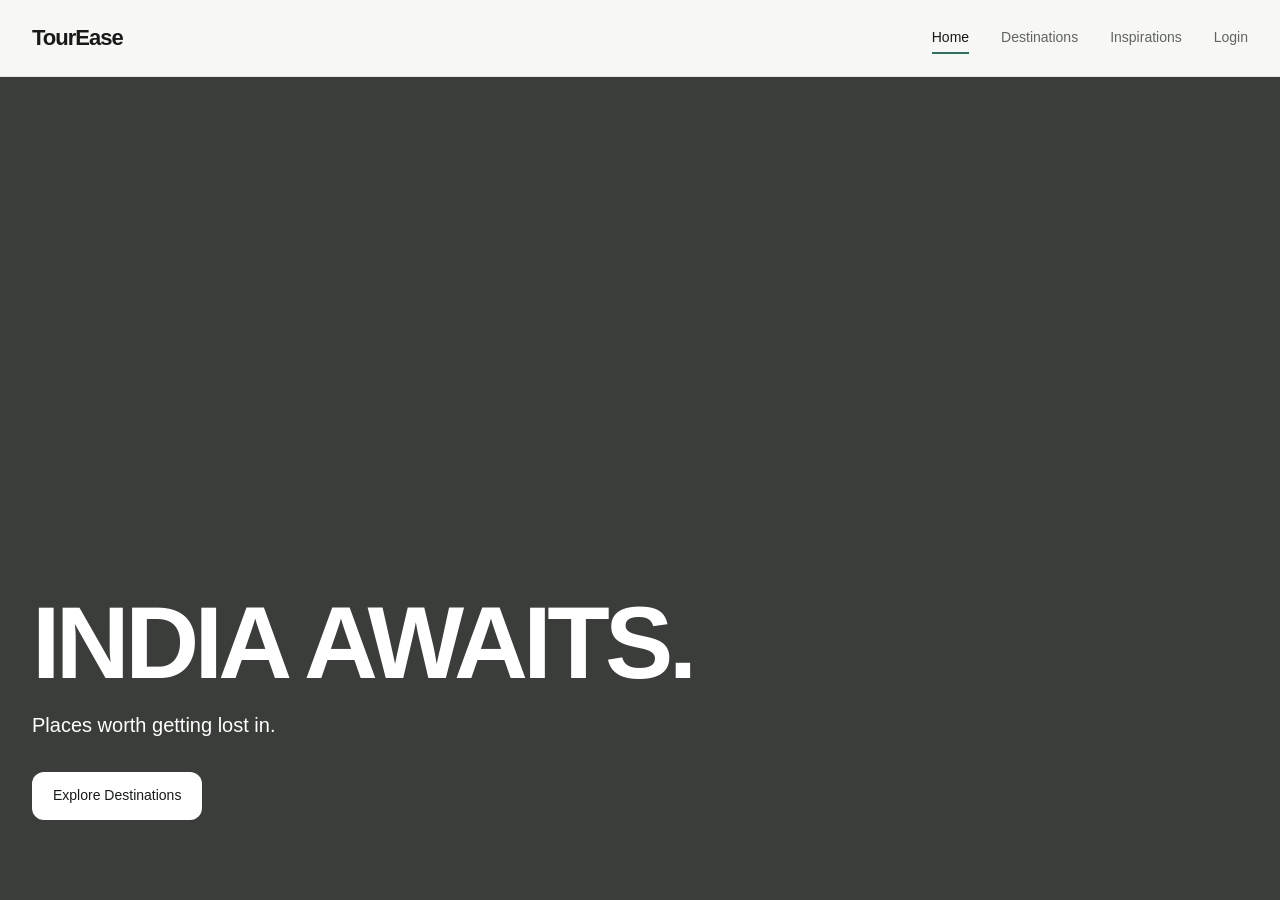
==== index.html @ 29a246a9 "Phase 3: add cinematic homepage hero" ====
<!DOCTYPE html>
<html lang="en">
<head>
  <meta charset="UTF-8">
  <meta name="viewport" content="width=device-width, initial-scale=1.0">
  <title>TourEase | Home</title>
  <link rel="stylesheet" href="css/global.css">
  <link rel="stylesheet" href="css/navbar.css">
  <link rel="stylesheet" href="css/home.css">
  <script src="js/main.js" defer></script>
  <script src="js/home.js" defer></script>
</head>
<body>
  <header class="site-header">
    <nav class="navbar container" aria-label="Main navigation">
      <a class="navbar-brand" href="index.html">TourEase</a>
      <button
        class="navbar-menu-toggle"
        type="button"
        aria-label="Open navigation menu"
        aria-expanded="false"
        aria-controls="navbar-links"
      >
        <span></span>
        <span></span>
        <span></span>
      </button>
      <div class="navbar-links" id="navbar-links">
        <a href="index.html" aria-current="page">Home</a>
        <a href="destinations.html">Destinations</a>
        <a href="inspiration.html">Inspirations</a>
        <a href="login.html">Login</a>
      </div>
    </nav>
  </header>
  <main>
    <section class="home-hero" aria-labelledby="home-hero-title">
      <div class="home-hero__image home-hero__image--first is-visible" aria-hidden="true"></div>
      <div class="home-hero__image home-hero__image--second" aria-hidden="true"></div>
      <div class="home-hero__overlay" aria-hidden="true"></div>
      <div class="home-hero__content">
        <h1 class="home-hero__title" id="home-hero-title">India awaits.</h1>
        <p class="home-hero__subtitle">Places worth getting lost in.</p>
        <a class="btn btn-primary home-hero__cta" href="destinations.html">Explore Destinations</a>
      </div>
    </section>
  </main>
</body>
</html>
---- css/global.css ----
/* 1. Design tokens */
:root {
  color-scheme: light;

  --color-bg: #f7f7f5;
  --color-bg-secondary: #f0f0ed;
  --color-surface: #ffffff;
  --color-text: #171a18;
  --color-text-secondary: #5f6561;
  --color-text-muted: #858b87;
  --color-border: #e5e7e3;
  --color-accent: #2f6f61;
  --color-accent-hover: #255a4e;
  --color-white: #ffffff;
  --color-black: #000000;
  --color-overlay: rgb(0 0 0 / 34%);
  --color-overlay-strong: rgb(0 0 0 / 52%);

  --font-primary: "Inter", -apple-system, BlinkMacSystemFont, "Segoe UI", sans-serif;
  --font-heading: "Manrope", "Inter", -apple-system, BlinkMacSystemFont, "Segoe UI", sans-serif;
  --font-body: var(--font-primary);
  --font-weight-regular: 400;
  --font-weight-medium: 500;
  --font-weight-semibold: 600;
  --font-weight-bold: 700;

  --text-small: 0.875rem;
  --text-body: 1rem;
  --text-subheading: clamp(1.125rem, 1.7vw, 1.375rem);
  --text-heading: clamp(1.75rem, 3.2vw, 2.5rem);
  --text-page-heading: clamp(2.25rem, 5vw, 4rem);
  --text-hero-heading: clamp(2.75rem, 8vw, 6.5rem);
  --text-caption: 0.75rem;
  --text-label: 0.8125rem;
  --line-height-body: 1.65;
  --line-height-heading: 1.12;

  --space-1: 0.25rem;
  --space-2: 0.5rem;
  --space-3: 0.75rem;
  --space-4: 1rem;
  --space-5: 1.25rem;
  --space-6: 1.5rem;
  --space-8: 2rem;
  --space-10: 2.5rem;
  --space-12: 3rem;
  --space-16: 4rem;
  --space-20: 5rem;

  --container-max: 82.5rem;
  --page-gutter: clamp(1rem, 4vw, 2rem);

  --radius-sm: 0.5rem;
  --radius-md: 0.75rem;
  --radius-lg: 1.125rem;
  --radius-xl: 1.5rem;
  --radius-pill: 999px;

  --shadow-sm: 0 2px 8px rgb(23 26 24 / 5%);
  --shadow-md: 0 8px 24px rgb(23 26 24 / 8%);
  --shadow-lg: 0 16px 40px rgb(23 26 24 / 10%);

  --transition-fast: 140ms ease;
  --transition-normal: 220ms ease;
  --transition-slow: 360ms ease;
}

/* 2. Reset */
*,
*::before,
*::after {
  box-sizing: border-box;
}

html {
  scroll-behavior: smooth;
  scroll-padding-top: var(--space-8);
  -webkit-text-size-adjust: 100%;
  text-size-adjust: 100%;
}

body {
  min-height: 100vh;
  margin: 0;
  overflow-x: clip;
  background: var(--color-bg);
  color: var(--color-text);
  font-family: var(--font-body);
  font-size: var(--text-body);
  font-weight: var(--font-weight-regular);
  line-height: var(--line-height-body);
  -webkit-font-smoothing: antialiased;
}

img,
picture,
video,
canvas,
svg {
  display: block;
  max-width: 100%;
}

img,
video {
  height: auto;
}

button,
input,
select,
textarea {
  color: inherit;
  font: inherit;
}

button,
[type="button"],
[type="reset"],
[type="submit"] {
  cursor: pointer;
}

button:disabled,
input:disabled,
select:disabled,
textarea:disabled {
  cursor: not-allowed;
}

a {
  color: inherit;
  text-decoration: none;
  text-underline-offset: 0.2em;
  transition: color var(--transition-fast);
}

a:hover {
  color: var(--color-accent);
}

h1,
h2,
h3,
h4,
h5,
h6 {
  margin: 0;
  font-family: var(--font-heading);
  font-weight: var(--font-weight-semibold);
  line-height: var(--line-height-heading);
}

p {
  margin: 0;
}

ul,
ol {
  margin: 0;
  padding: 0;
  list-style: none;
}

/* 3. Typography */
.hero-heading {
  font-size: var(--text-hero-heading);
  font-weight: var(--font-weight-bold);
  letter-spacing: -0.045em;
  line-height: 1.02;
}

.page-heading {
  font-size: var(--text-page-heading);
  font-weight: var(--font-weight-semibold);
  letter-spacing: -0.035em;
}

.section-heading {
  font-size: var(--text-heading);
  font-weight: var(--font-weight-semibold);
  letter-spacing: -0.025em;
}

.subheading {
  font-size: var(--text-subheading);
  font-weight: var(--font-weight-medium);
  line-height: 1.4;
}

.body-text {
  font-size: var(--text-body);
  line-height: var(--line-height-body);
}

.small-text {
  font-size: var(--text-small);
}

.caption {
  color: var(--color-text-muted);
  font-size: var(--text-caption);
  line-height: 1.5;
}

.label {
  color: var(--color-text-secondary);
  font-size: var(--text-label);
  font-weight: var(--font-weight-medium);
  letter-spacing: 0.04em;
}

/* 4. Containers and surfaces */
.container {
  width: min(calc(100% - var(--page-gutter) * 2), var(--container-max));
  margin-inline: auto;
}

.container--narrow {
  --container-max: 48rem;
}

.section {
  padding-block: clamp(var(--space-12), 8vw, var(--space-20));
}

.surface {
  background: var(--color-surface);
}

.surface-muted {
  background: var(--color-bg-secondary);
}

.surface-elevated {
  background: var(--color-surface);
  box-shadow: var(--shadow-sm);
}

/* 5. Buttons */
.btn,
.button {
  display: inline-flex;
  min-height: 2.75rem;
  align-items: center;
  justify-content: center;
  gap: var(--space-2);
  padding: 0.625rem var(--space-5);
  border: 1px solid transparent;
  border-radius: var(--radius-md);
  background: transparent;
  color: var(--color-text);
  font-size: var(--text-small);
  font-weight: var(--font-weight-medium);
  line-height: 1.25;
  text-align: center;
  text-decoration: none;
  transition:
    background-color var(--transition-fast),
    border-color var(--transition-fast),
    color var(--transition-fast),
    box-shadow var(--transition-fast),
    transform var(--transition-fast);
}

.btn:hover,
.button:hover {
  transform: translateY(-1px);
}

.btn:active,
.button:active {
  transform: translateY(0);
}

.btn:disabled,
.btn[aria-disabled="true"],
.button:disabled,
.button[aria-disabled="true"] {
  opacity: 0.55;
  pointer-events: none;
}

.btn-primary,
.button--primary {
  background: var(--color-accent);
  color: var(--color-white);
}

.btn-primary:hover,
.button--primary:hover {
  background: var(--color-accent-hover);
  color: var(--color-white);
}

.btn-secondary,
.button--secondary {
  border-color: var(--color-border);
  background: var(--color-surface);
  color: var(--color-text);
}

.btn-secondary:hover,
.button--secondary:hover {
  border-color: #c8ceca;
  background: var(--color-bg-secondary);
  color: var(--color-text);
}

.btn-ghost,
.button--ghost {
  color: var(--color-text-secondary);
}

.btn-ghost:hover,
.button--ghost:hover {
  background: var(--color-bg-secondary);
  color: var(--color-text);
}

.btn-outline,
.button--outline {
  border-color: var(--color-border);
  background: transparent;
}

.btn-outline:hover,
.button--outline:hover {
  border-color: var(--color-accent);
  color: var(--color-accent);
}

/* 6. Links */
.link {
  color: var(--color-accent);
  text-decoration: underline;
  text-decoration-color: transparent;
  text-decoration-thickness: 1px;
  transition:
    color var(--transition-fast),
    text-decoration-color var(--transition-fast);
}

.link:hover {
  color: var(--color-accent-hover);
  text-decoration-color: currentColor;
}

/* 7. Cards */
.card {
  overflow: hidden;
  border: 1px solid var(--color-border);
  border-radius: var(--radius-lg);
  background: var(--color-surface);
}

.card-image {
  width: 100%;
  aspect-ratio: 4 / 3;
  object-fit: cover;
}

.card-content {
  display: flex;
  flex-direction: column;
  gap: var(--space-3);
  padding: var(--space-5);
}

.card-title {
  color: var(--color-text);
  font-family: var(--font-heading);
  font-size: var(--text-subheading);
  font-weight: var(--font-weight-semibold);
  line-height: 1.3;
}

.card-meta {
  color: var(--color-text-muted);
  font-size: var(--text-small);
}

.card-description {
  color: var(--color-text-secondary);
  font-size: var(--text-small);
  line-height: var(--line-height-body);
}

/* 8. Images and overlays */
.image-cover {
  width: 100%;
  height: 100%;
  object-fit: cover;
}

.image-contain {
  width: 100%;
  height: 100%;
  object-fit: contain;
}

.image-rounded {
  overflow: hidden;
  border-radius: var(--radius-md);
}

.image-overlay {
  position: relative;
  isolation: isolate;
}

.dark-overlay,
.gradient-overlay {
  position: absolute;
  z-index: -1;
  inset: 0;
  border-radius: inherit;
  pointer-events: none;
}

.dark-overlay {
  background: var(--color-overlay);
}

.dark-overlay--strong {
  background: var(--color-overlay-strong);
}

.gradient-overlay {
  background: linear-gradient(
    180deg,
    rgb(0 0 0 / 0%) 25%,
    rgb(0 0 0 / 58%) 100%
  );
}

/* 9. Utilities */
.text-center {
  text-align: center;
}

.text-muted {
  color: var(--color-text-muted);
}

.flex {
  display: flex;
}

.items-center {
  align-items: center;
}

.justify-between {
  justify-content: space-between;
}

.w-full {
  width: 100%;
}

.hidden,
[hidden] {
  display: none !important;
}

.sr-only {
  position: absolute;
  width: 1px;
  height: 1px;
  overflow: hidden;
  clip: rect(0, 0, 0, 0);
  white-space: nowrap;
  clip-path: inset(50%);
}

.sr-only:focus,
.sr-only:focus-visible {
  z-index: 1;
  width: auto;
  height: auto;
  padding: var(--space-2) var(--space-3);
  overflow: visible;
  clip: auto;
  clip-path: none;
  background: var(--color-surface);
}

/* 10. Responsive foundation */
@media (max-width: 1199px) {
  :root {
    --container-max: 71.25rem;
  }
}

@media (max-width: 991px) {
  :root {
    --container-max: 60rem;
  }
}

@media (max-width: 767px) {
  :root {
    --container-max: 45rem;
    --page-gutter: 1.25rem;
  }
}

@media (max-width: 575px) {
  :root {
    --container-max: 33.75rem;
    --page-gutter: 1rem;
    --text-hero-heading: clamp(2.5rem, 12vw, 4rem);
  }
}

@media (max-width: 479px) {
  .section {
    padding-block: var(--space-12);
  }

  .card-content {
    padding: var(--space-4);
  }
}

/* 11. Accessibility and motion preferences */
:focus-visible {
  outline: 3px solid var(--color-accent);
  outline-offset: 3px;
}

::selection {
  background: var(--color-accent);
  color: var(--color-white);
}

@media (prefers-reduced-motion: reduce) {
  *,
  *::before,
  *::after {
    scroll-behavior: auto !important;
    animation-duration: 0.01ms !important;
    animation-iteration-count: 1 !important;
    transition-duration: 0.01ms !important;
  }
}
---- css/navbar.css ----
.site-header {
  position: relative;
  z-index: 10;
  border-bottom: 1px solid var(--color-border);
  background: var(--color-bg);
}

.navbar {
  position: relative;
  display: flex;
  min-height: 4.75rem;
  align-items: center;
  justify-content: space-between;
  gap: var(--space-8);
}

.navbar-brand {
  flex: 0 0 auto;
  color: var(--color-text);
  font-family: var(--font-heading);
  font-size: 1.375rem;
  font-weight: var(--font-weight-bold);
  letter-spacing: -0.045em;
}

.navbar-brand:hover {
  color: var(--color-text);
}

.navbar-links {
  display: flex;
  align-items: center;
  gap: clamp(var(--space-5), 3vw, var(--space-8));
}

.navbar-links a {
  position: relative;
  display: inline-flex;
  min-height: 2.75rem;
  align-items: center;
  color: var(--color-text-secondary);
  font-size: var(--text-small);
  font-weight: var(--font-weight-medium);
  transition: color var(--transition-fast);
}

.navbar-links a:hover,
.navbar-links a[aria-current="page"] {
  color: var(--color-text);
}

.navbar-links a[aria-current="page"]::after {
  position: absolute;
  right: 0;
  bottom: 0.375rem;
  left: 0;
  height: 2px;
  background: var(--color-accent);
  content: "";
}

.navbar-menu-toggle {
  display: none;
  width: 2.75rem;
  height: 2.75rem;
  flex: 0 0 auto;
  flex-direction: column;
  align-items: center;
  justify-content: center;
  gap: 5px;
  border: 1px solid var(--color-border);
  border-radius: var(--radius-sm);
  background: var(--color-surface);
}

.navbar-menu-toggle span {
  width: 1.125rem;
  height: 2px;
  border-radius: var(--radius-pill);
  background: var(--color-text);
  transition:
    transform var(--transition-fast),
    opacity var(--transition-fast);
}

.navbar-menu-toggle[aria-expanded="true"] span:first-child {
  transform: translateY(7px) rotate(45deg);
}

.navbar-menu-toggle[aria-expanded="true"] span:nth-child(2) {
  opacity: 0;
}

.navbar-menu-toggle[aria-expanded="true"] span:last-child {
  transform: translateY(-7px) rotate(-45deg);
}

@media (max-width: 640px) {
  .navbar {
    min-height: 4.25rem;
    gap: var(--space-4);
  }

  .navbar-menu-toggle {
    display: inline-flex;
  }

  .navbar-links {
    position: absolute;
    top: calc(100% + 1px);
    right: 0;
    left: 0;
    display: none;
    align-items: stretch;
    gap: 0;
    padding: var(--space-2) var(--space-4);
    border: 1px solid var(--color-border);
    border-top: 0;
    background: var(--color-bg);
  }

  .navbar-links.is-open {
    display: flex;
    flex-direction: column;
  }

  .navbar-links a {
    min-height: 2.75rem;
    width: fit-content;
  }

  .navbar-links a[aria-current="page"]::after {
    bottom: 0.25rem;
  }
}

@media (prefers-reduced-motion: reduce) {
  .navbar-menu-toggle span {
    transition: none;
  }
}
---- css/home.css ----
.home-hero {
  position: relative;
  display: flex;
  min-height: calc(100vh - 4.8rem);
  min-height: calc(100svh - 4.8rem);
  align-items: flex-end;
  overflow: clip;
  isolation: isolate;
  background: #555a56;
  color: var(--color-white);
}

.home-hero__image,
.home-hero__overlay {
  position: absolute;
  z-index: -1;
  inset: 0;
}

.home-hero__image {
  background-position: center;
  background-size: cover;
  opacity: 0;
  transition: opacity 2s ease;
}

.home-hero__image.is-visible {
  opacity: 1;
}

.home-hero__overlay {
  background: rgb(0 0 0 / 32%);
  pointer-events: none;
}

.home-hero__content {
  width: min(calc(100% - var(--page-gutter) * 2), var(--container-max));
  margin: 0 auto;
  padding-block: clamp(var(--space-16), 13vh, var(--space-20));
}

.home-hero__title {
  max-width: 12ch;
  color: var(--color-white);
  font-size: var(--text-hero-heading);
  font-weight: var(--font-weight-semibold);
  letter-spacing: -0.045em;
  line-height: 1;
  text-transform: uppercase;
}

.home-hero__subtitle {
  margin-top: var(--space-4);
  color: var(--color-white);
  font-size: clamp(1rem, 1.8vw, 1.25rem);
  line-height: 1.5;
}

.home-hero__cta {
  margin-top: var(--space-8);
  min-height: 3rem;
  background: var(--color-white);
  color: var(--color-text);
}

.home-hero__cta:hover {
  background: var(--color-bg-secondary);
  color: var(--color-text);
}

.home-hero__cta:focus-visible {
  outline-color: var(--color-white);
}

@media (max-width: 640px) {
  .home-hero {
    min-height: calc(100vh - 4.3rem);
    min-height: calc(100svh - 4.3rem);
  }

  .home-hero__content {
    padding-block: var(--space-16);
  }
}

@media (prefers-reduced-motion: reduce) {
  .home-hero__image {
    transition: none;
  }
}
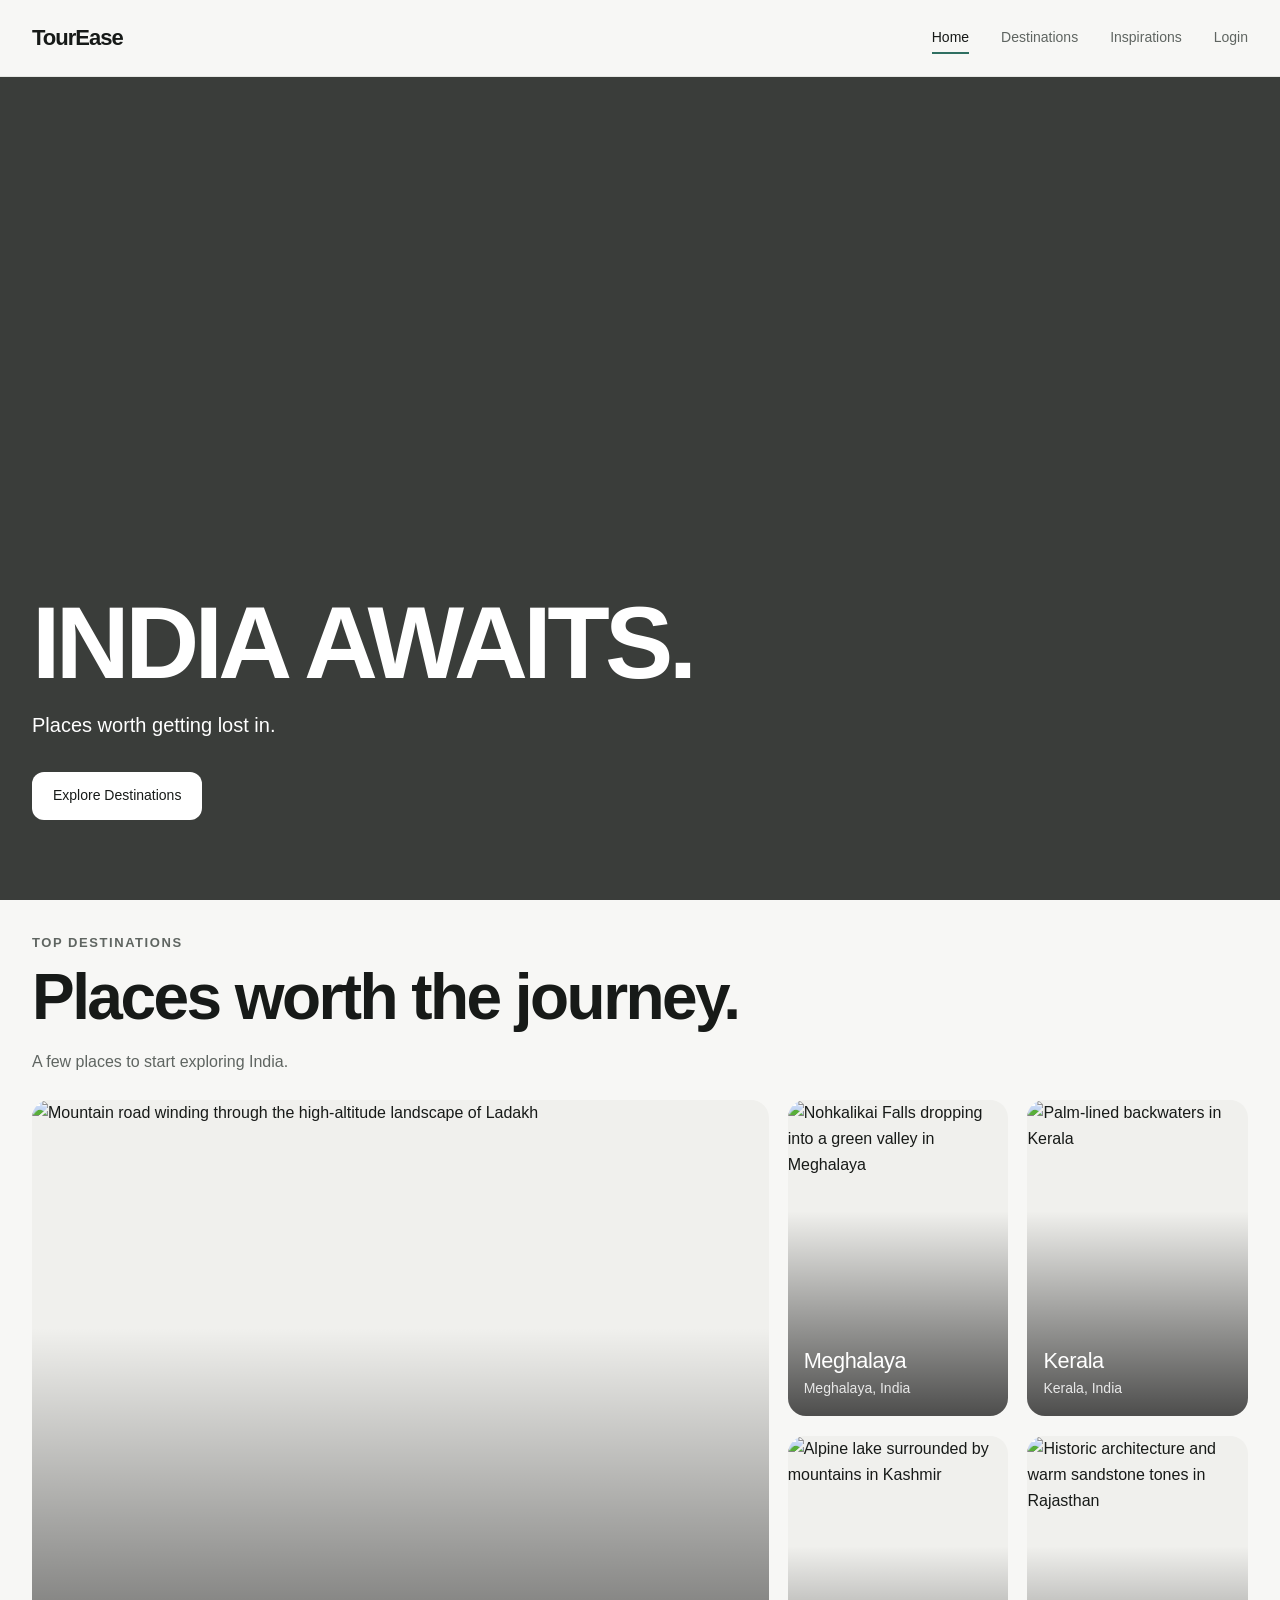
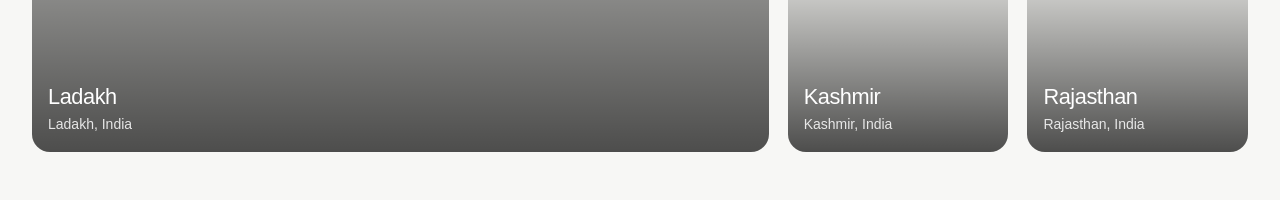
==== commit 9fefe267: "Phase 4: redesign top destinations showcase" ====
--- a/index.html
+++ b/index.html
@@ -44,6 +44,16 @@
         <a class="btn btn-primary home-hero__cta" href="destinations.html">Explore Destinations</a>
       </div>
     </section>
+    <section class="top-destinations" aria-labelledby="top-destinations-title">
+      <div class="top-destinations__inner">
+        <header class="top-destinations__header">
+          <p class="top-destinations__eyebrow">Top destinations</p>
+          <h2 class="top-destinations__title" id="top-destinations-title">Places worth the journey.</h2>
+          <p class="top-destinations__intro">A few places to start exploring India.</p>
+        </header>
+        <div class="top-destinations__grid" id="top-destinations-grid"></div>
+      </div>
+    </section>
   </main>
 </body>
 </html>
--- a/css/home.css
+++ b/css/home.css
@@ -72,6 +72,175 @@
   outline-color: var(--color-white);
 }
 
+.top-destinations {
+  padding: clamp(var(--space-6), 3vw, var(--space-8)) var(--page-gutter)
+    clamp(var(--space-10), 4vw, var(--space-12));
+  background: var(--color-bg);
+}
+
+.top-destinations__inner {
+  width: min(100%, var(--container-max));
+  margin-inline: auto;
+}
+
+.top-destinations__header {
+  margin-bottom: clamp(var(--space-5), 2vw, var(--space-6));
+}
+
+.top-destinations__eyebrow {
+  margin-bottom: var(--space-2);
+  color: var(--color-text-secondary);
+  font-size: var(--text-label);
+  font-weight: var(--font-weight-semibold);
+  letter-spacing: 0.12em;
+  text-transform: uppercase;
+}
+
+.top-destinations__title {
+  font-size: var(--text-page-heading);
+  letter-spacing: -0.04em;
+}
+
+.top-destinations__intro {
+  margin-top: var(--space-4);
+  color: var(--color-text-secondary);
+  font-size: var(--text-body);
+}
+
+.top-destinations__grid {
+  display: grid;
+  grid-template-columns: minmax(0, 1.6fr) minmax(0, 1fr);
+  align-items: stretch;
+  gap: clamp(var(--space-3), 1.5vw, var(--space-5));
+}
+
+.top-destinations__supporting {
+  display: grid;
+  min-width: 0;
+  grid-template-columns: repeat(2, minmax(0, 1fr));
+  align-content: stretch;
+  gap: clamp(var(--space-3), 1.5vw, var(--space-5));
+}
+
+.top-destinations__card {
+  position: relative;
+  display: block;
+  overflow: hidden;
+  min-width: 0;
+  aspect-ratio: 4 / 3;
+  border-radius: var(--radius-lg);
+  background: var(--color-bg-secondary);
+  color: var(--color-text);
+  isolation: isolate;
+}
+
+.top-destinations__card--featured {
+  height: 100%;
+  min-height: 0;
+  aspect-ratio: 2 / 1;
+}
+
+.top-destinations__card:focus-visible {
+  border-radius: var(--radius-lg);
+  outline: 3px solid var(--color-accent);
+  outline-offset: 5px;
+}
+
+.top-destinations__image {
+  position: absolute;
+  z-index: -2;
+  inset: 0;
+  width: 100%;
+  height: 100%;
+  object-fit: cover;
+  transition: transform var(--transition-normal);
+}
+
+.top-destinations__card::after {
+  position: absolute;
+  z-index: -1;
+  inset: 35% 0 0;
+  background: linear-gradient(transparent, rgb(0 0 0 / 68%));
+  content: "";
+}
+
+.top-destinations__card:hover {
+  color: var(--color-text);
+}
+
+.top-destinations__card:hover .top-destinations__image,
+.top-destinations__card:focus-visible .top-destinations__image {
+  transform: scale(1.03);
+}
+
+.top-destinations__information {
+  position: absolute;
+  right: var(--space-4);
+  bottom: var(--space-4);
+  left: var(--space-4);
+  color: var(--color-white);
+}
+
+.top-destinations__name {
+  margin: 0;
+  font-size: var(--text-subheading);
+  font-weight: var(--font-weight-medium);
+  letter-spacing: -0.02em;
+}
+
+.top-destinations__region {
+  margin-top: var(--space-1);
+  color: rgb(255 255 255 / 85%);
+  font-size: var(--text-small);
+}
+
+@media (min-width: 901px) {
+  .top-destinations {
+    display: flex;
+    height: 100vh;
+    height: 100svh;
+    min-height: 100vh;
+    min-height: 100svh;
+    flex-direction: column;
+    box-sizing: border-box;
+  }
+
+  .top-destinations__inner {
+    display: flex;
+    min-height: 0;
+    flex: 1;
+    flex-direction: column;
+  }
+
+  .top-destinations__grid {
+    min-height: 0;
+    flex: 1;
+  }
+
+  .top-destinations__supporting {
+    grid-template-rows: repeat(2, minmax(0, 1fr));
+  }
+
+  .top-destinations__card,
+  .top-destinations__card--featured {
+    aspect-ratio: auto;
+  }
+}
+
+@media (max-width: 900px) {
+  .top-destinations__grid {
+    grid-template-columns: minmax(0, 1fr);
+  }
+
+  .top-destinations__card--featured {
+    aspect-ratio: 16 / 7;
+  }
+
+  .top-destinations__supporting {
+    grid-template-columns: repeat(2, minmax(0, 1fr));
+  }
+}
+
 @media (max-width: 640px) {
   .home-hero {
     min-height: calc(100vh - 4.3rem);
@@ -83,8 +252,30 @@
   }
 }
 
+@media (max-width: 560px) {
+  .top-destinations {
+    padding: var(--space-6) var(--page-gutter) var(--space-10);
+  }
+
+  .top-destinations__grid {
+    grid-template-columns: minmax(0, 1fr);
+  }
+
+  .top-destinations__card--featured {
+    aspect-ratio: 4 / 3;
+  }
+
+  .top-destinations__supporting {
+    grid-template-columns: minmax(0, 1fr);
+  }
+}
+
 @media (prefers-reduced-motion: reduce) {
   .home-hero__image {
     transition: none;
   }
+
+  .top-destinations__image {
+    transition: none;
+  }
 }
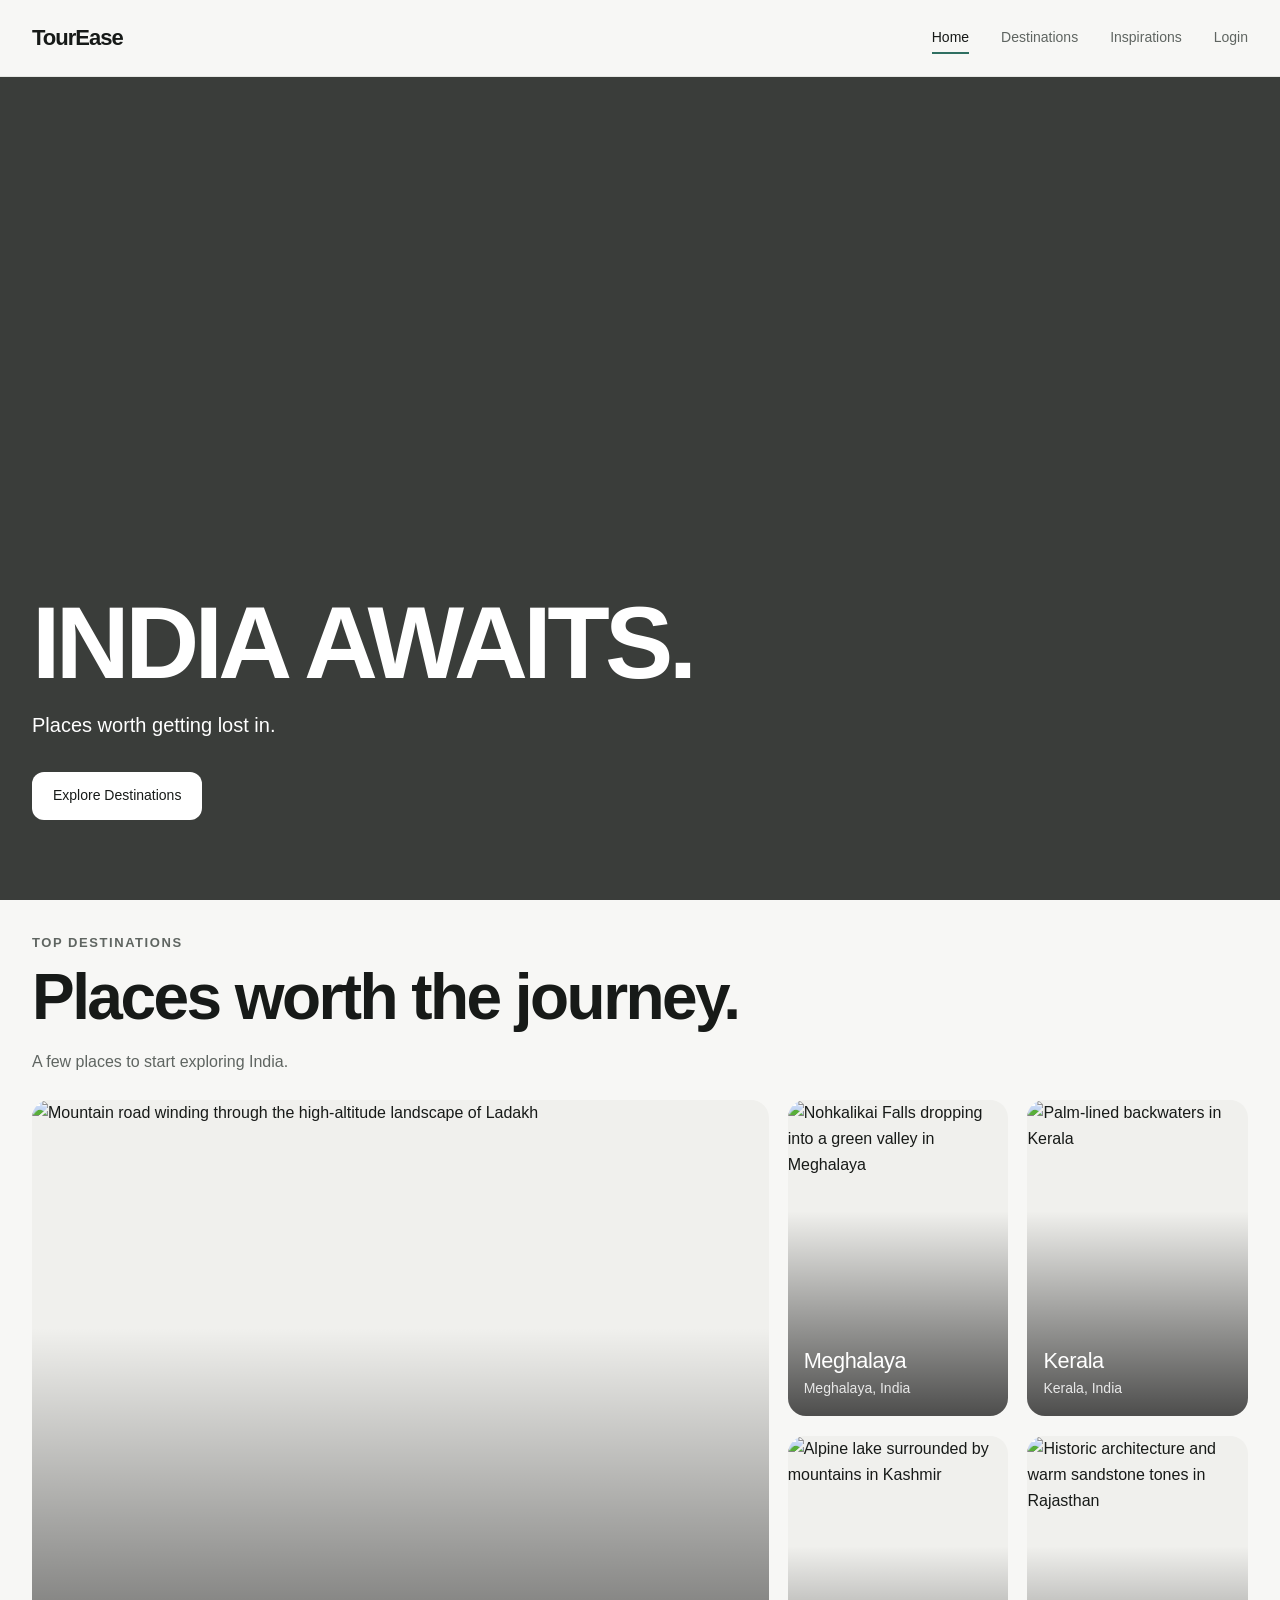
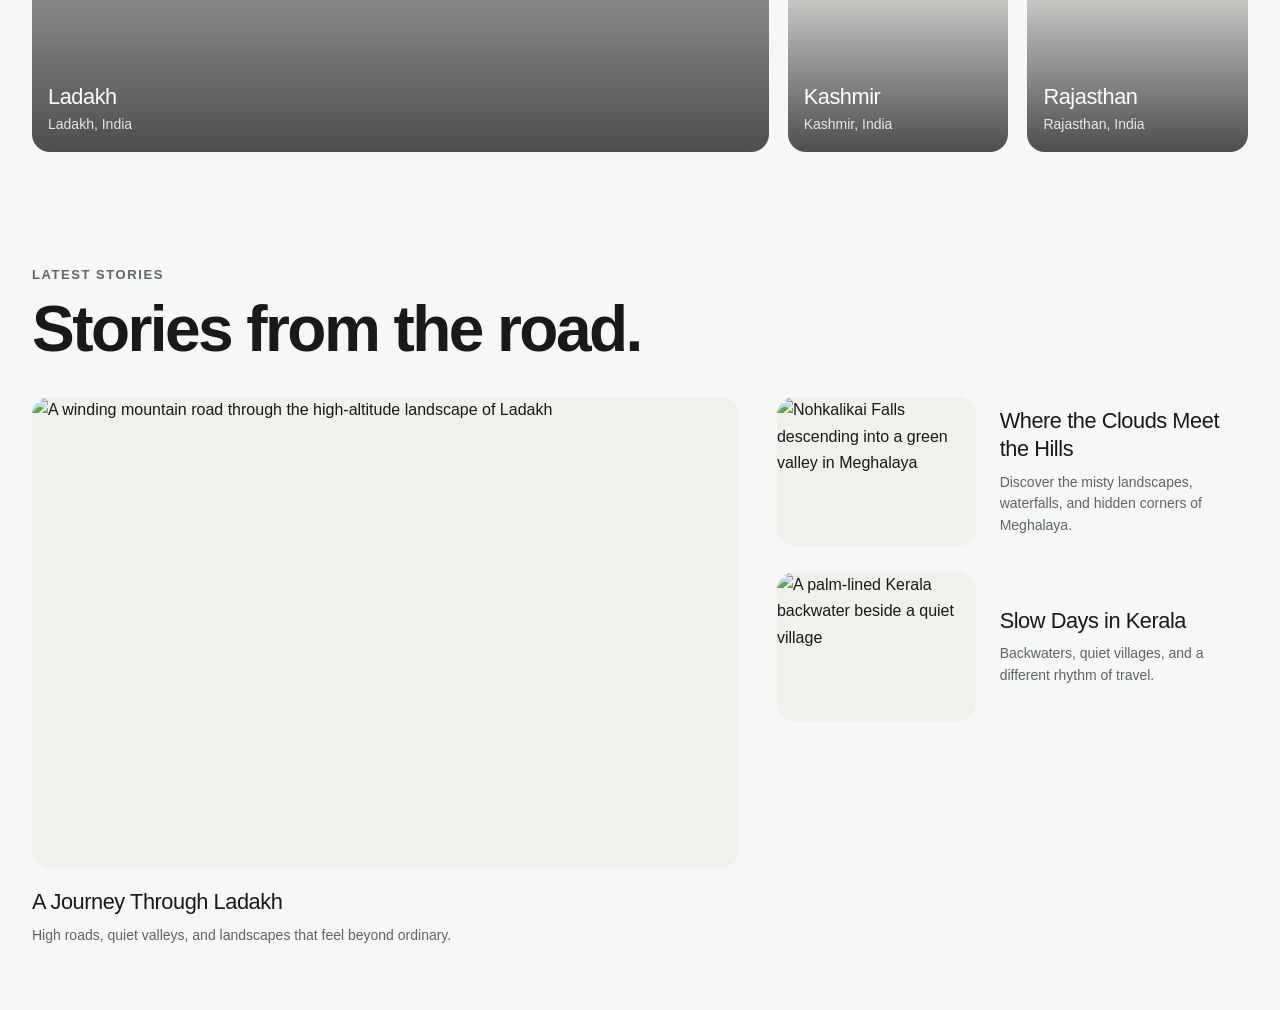
==== commit 13b4568c: "Phase 5: add latest stories section" ====
--- a/index.html
+++ b/index.html
@@ -54,6 +54,69 @@
         <div class="top-destinations__grid" id="top-destinations-grid"></div>
       </div>
     </section>
+    <section class="latest-stories" aria-labelledby="latest-stories-title">
+      <div class="latest-stories__inner">
+        <header class="latest-stories__header">
+          <p class="latest-stories__eyebrow">Latest stories</p>
+          <h2 class="latest-stories__title" id="latest-stories-title">Stories from the road.</h2>
+        </header>
+        <div class="latest-stories__layout">
+          <article class="latest-stories__feature">
+            <a class="latest-stories__link" href="inspiration.html">
+              <div class="latest-stories__image-wrap latest-stories__image-wrap--feature">
+                <img
+                  class="latest-stories__image"
+                  src="https://thumb.wikimedia.org/wikipedia/commons/thumb/f/f4/Khardung_La_%28pass%29%2C_Ladakh_Range%2C_North_India%2C_Himalaya.jpg/1920px-Khardung_La_%28pass%29%2C_Ladakh_Range%2C_North_India%2C_Himalaya.jpg"
+                  alt="A winding mountain road through the high-altitude landscape of Ladakh"
+                  loading="lazy"
+                  decoding="async"
+                >
+              </div>
+              <div class="latest-stories__copy latest-stories__copy--feature">
+                <h3 class="latest-stories__story-title">A Journey Through Ladakh</h3>
+                <p class="latest-stories__description">High roads, quiet valleys, and landscapes that feel beyond ordinary.</p>
+              </div>
+            </a>
+          </article>
+          <div class="latest-stories__supporting">
+            <article class="latest-stories__story">
+              <a class="latest-stories__link" href="inspiration.html">
+                <div class="latest-stories__image-wrap">
+                  <img
+                    class="latest-stories__image"
+                    src="https://thumb.wikimedia.org/wikipedia/commons/thumb/7/78/NohKaLikai_Falls_V2_Wiki.jpg/1920px-NohKaLikai_Falls_V2_Wiki.jpg"
+                    alt="Nohkalikai Falls descending into a green valley in Meghalaya"
+                    loading="lazy"
+                    decoding="async"
+                  >
+                </div>
+                <div class="latest-stories__copy">
+                  <h3 class="latest-stories__story-title">Where the Clouds Meet the Hills</h3>
+                  <p class="latest-stories__description">Discover the misty landscapes, waterfalls, and hidden corners of Meghalaya.</p>
+                </div>
+              </a>
+            </article>
+            <article class="latest-stories__story">
+              <a class="latest-stories__link" href="inspiration.html">
+                <div class="latest-stories__image-wrap">
+                  <img
+                    class="latest-stories__image"
+                    src="https://thumb.wikimedia.org/wikipedia/commons/thumb/a/a6/Kerala_backwaters%2C_Canal%2C_Palm_trees%2C_India.jpg/1920px-Kerala_backwaters%2C_Canal%2C_Palm_trees%2C_India.jpg"
+                    alt="A palm-lined Kerala backwater beside a quiet village"
+                    loading="lazy"
+                    decoding="async"
+                  >
+                </div>
+                <div class="latest-stories__copy">
+                  <h3 class="latest-stories__story-title">Slow Days in Kerala</h3>
+                  <p class="latest-stories__description">Backwaters, quiet villages, and a different rhythm of travel.</p>
+                </div>
+              </a>
+            </article>
+          </div>
+        </div>
+      </div>
+    </section>
   </main>
 </body>
 </html>
--- a/css/home.css
+++ b/css/home.css
@@ -278,4 +278,181 @@
   .top-destinations__image {
     transition: none;
   }
+}
+
+.latest-stories {
+  padding: clamp(var(--space-12), 5vw, var(--space-16)) var(--page-gutter);
+  background: var(--color-bg);
+}
+
+.latest-stories__inner {
+  width: min(100%, var(--container-max));
+  margin-inline: auto;
+}
+
+.latest-stories__header {
+  margin-bottom: clamp(var(--space-6), 2.5vw, var(--space-8));
+}
+
+.latest-stories__eyebrow {
+  margin-bottom: var(--space-2);
+  color: var(--color-text-secondary);
+  font-size: var(--text-label);
+  font-weight: var(--font-weight-semibold);
+  letter-spacing: 0.12em;
+  text-transform: uppercase;
+}
+
+.latest-stories__title {
+  font-size: var(--text-page-heading);
+  letter-spacing: -0.04em;
+}
+
+.latest-stories__layout {
+  display: grid;
+  grid-template-columns: minmax(0, 1.5fr) minmax(0, 1fr);
+  align-items: stretch;
+  gap: clamp(var(--space-6), 3vw, var(--space-10));
+}
+
+.latest-stories__supporting {
+  display: grid;
+  align-self: start;
+  min-width: 0;
+  grid-template-rows: repeat(2, auto);
+  align-content: start;
+  gap: clamp(var(--space-5), 2vw, var(--space-8));
+}
+
+.latest-stories__story {
+  min-height: 0;
+}
+
+.latest-stories__story .latest-stories__link {
+  display: grid;
+  grid-template-columns: minmax(0, 0.8fr) minmax(0, 1fr);
+  align-items: center;
+  gap: clamp(var(--space-4), 2vw, var(--space-6));
+}
+
+.latest-stories__story .latest-stories__image-wrap {
+  aspect-ratio: 4 / 3;
+}
+
+.latest-stories__story .latest-stories__copy {
+  padding-top: 0;
+}
+
+.latest-stories__story,
+.latest-stories__feature {
+  min-width: 0;
+}
+
+.latest-stories__link {
+  display: block;
+  color: var(--color-text);
+}
+
+.latest-stories__link:hover {
+  color: var(--color-text);
+}
+
+.latest-stories__link:focus-visible {
+  border-radius: var(--radius-lg);
+  outline: 3px solid var(--color-accent);
+  outline-offset: 5px;
+}
+
+.latest-stories__image-wrap {
+  overflow: hidden;
+  aspect-ratio: 16 / 9;
+  border-radius: var(--radius-lg);
+  background: var(--color-bg-secondary);
+}
+
+.latest-stories__image-wrap--feature {
+  aspect-ratio: 3 / 2;
+}
+
+.latest-stories__image {
+  width: 100%;
+  height: 100%;
+  object-fit: cover;
+  transition: transform var(--transition-normal);
+}
+
+.latest-stories__link:hover .latest-stories__image,
+.latest-stories__link:focus-visible .latest-stories__image {
+  transform: scale(1.03);
+}
+
+.latest-stories__copy {
+  padding-top: var(--space-4);
+}
+
+.latest-stories__copy--feature {
+  padding-top: var(--space-5);
+}
+
+.latest-stories__story-title {
+  font-size: var(--text-subheading);
+  font-weight: var(--font-weight-medium);
+  letter-spacing: -0.02em;
+  line-height: 1.3;
+}
+
+.latest-stories__description {
+  margin-top: var(--space-2);
+  color: var(--color-text-secondary);
+  font-size: var(--text-small);
+  line-height: 1.55;
+}
+
+@media (max-width: 900px) {
+  .latest-stories__layout {
+    grid-template-columns: minmax(0, 1fr);
+  }
+
+  .latest-stories__image-wrap--feature {
+    aspect-ratio: 16 / 8;
+  }
+
+  .latest-stories__supporting {
+    grid-template-columns: repeat(2, minmax(0, 1fr));
+    grid-template-rows: auto;
+    gap: clamp(var(--space-4), 2vw, var(--space-6));
+  }
+
+  .latest-stories__story .latest-stories__link {
+    display: block;
+    height: auto;
+  }
+
+  .latest-stories__story .latest-stories__image-wrap {
+    aspect-ratio: 16 / 9;
+  }
+
+  .latest-stories__story .latest-stories__copy {
+    padding-top: var(--space-4);
+  }
+}
+
+@media (max-width: 560px) {
+  .latest-stories {
+    padding-block: var(--space-12);
+  }
+
+  .latest-stories__image-wrap--feature {
+    aspect-ratio: 4 / 3;
+  }
+
+  .latest-stories__supporting {
+    grid-template-columns: minmax(0, 1fr);
+  }
+}
+
+@media (prefers-reduced-motion: reduce) {
+  .latest-stories__image {
+    transition: none;
+  }
 }
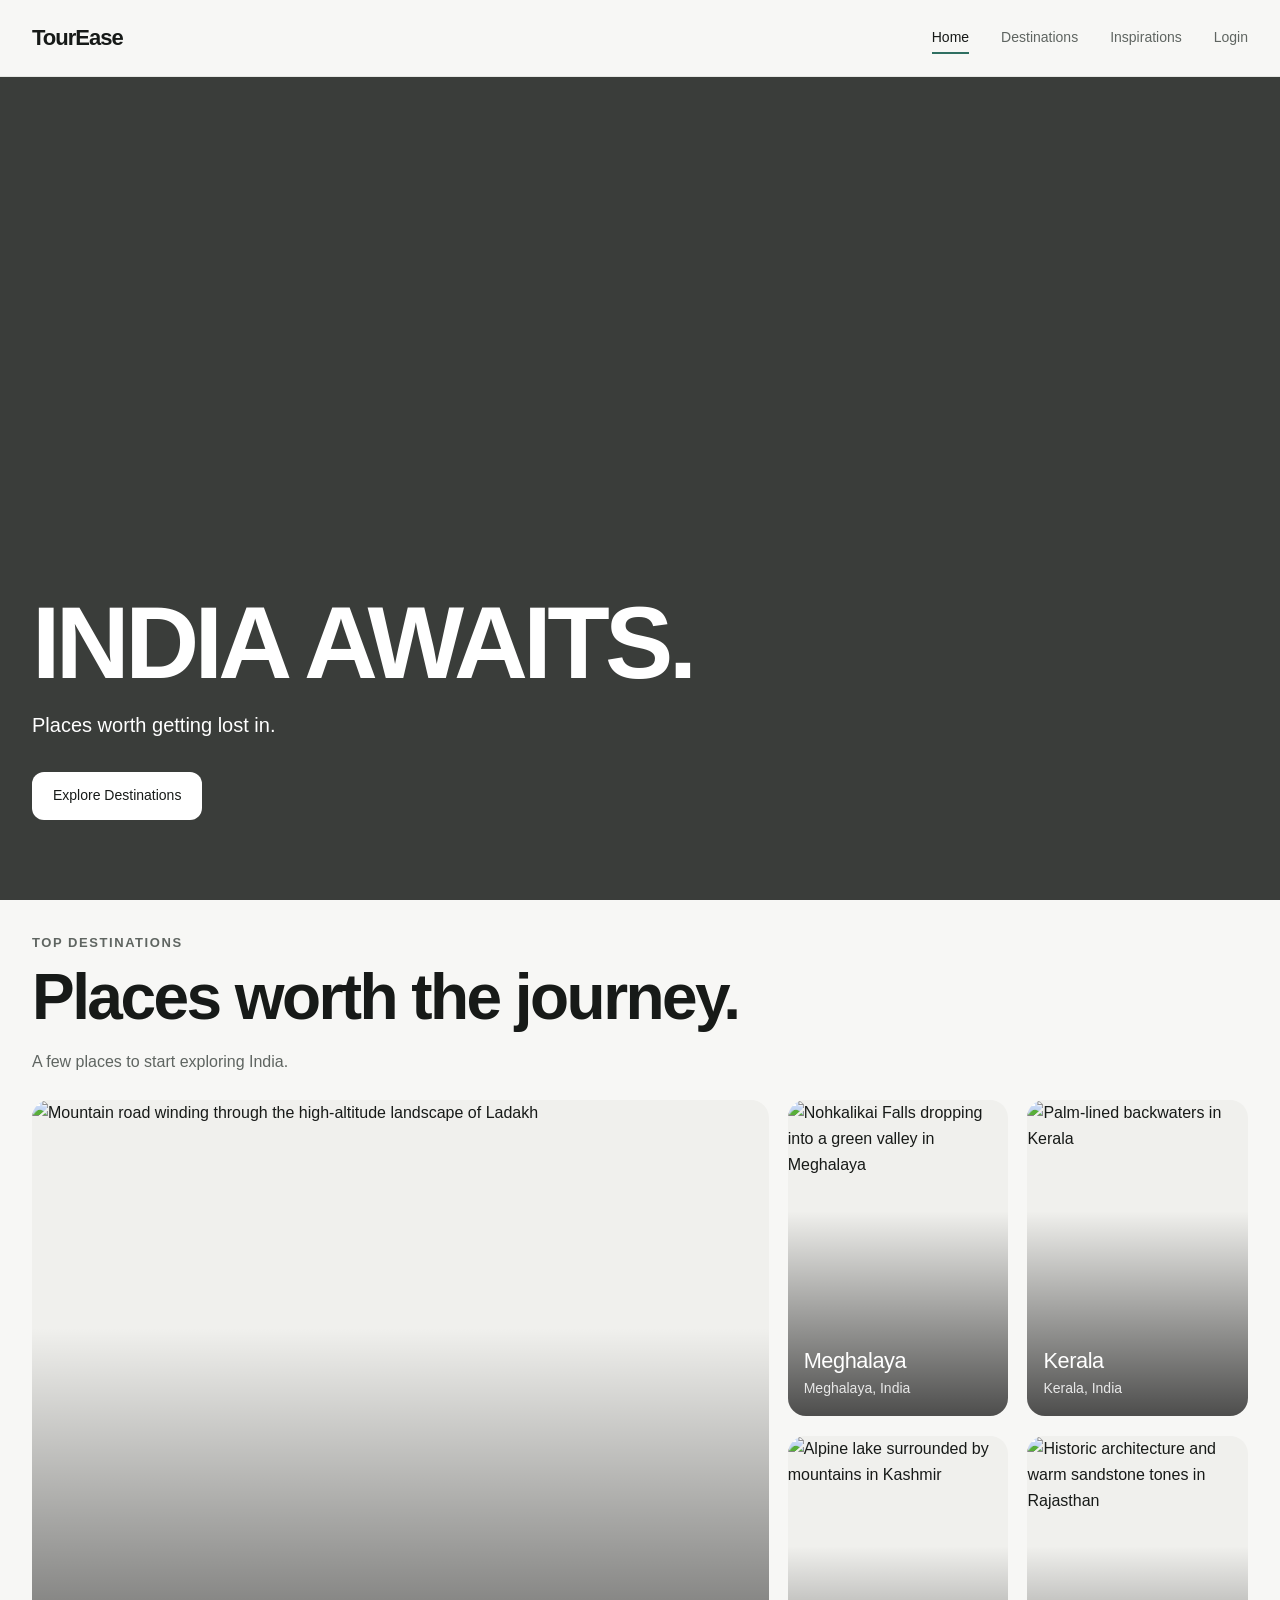
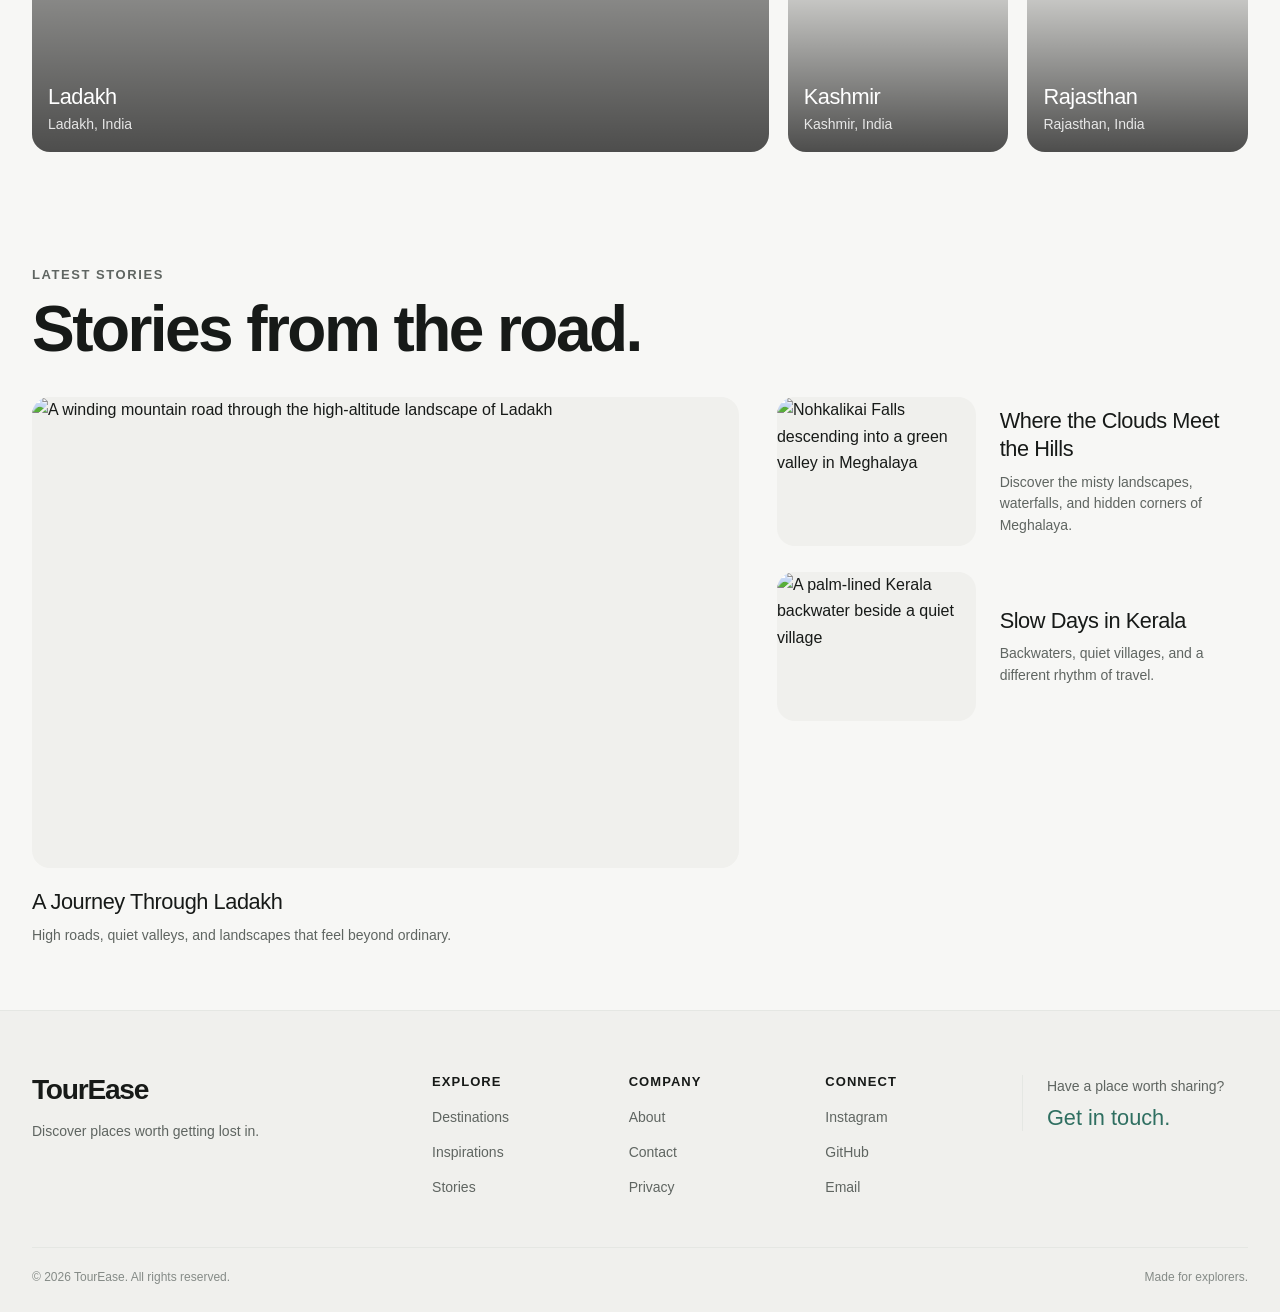
==== commit 8d891d75: "Phase 6: add footer and contact" ====
--- a/index.html
+++ b/index.html
@@ -118,5 +118,41 @@
       </div>
     </section>
   </main>
+  <footer class="site-footer">
+    <div class="site-footer__inner">
+      <div class="site-footer__main">
+        <div class="site-footer__brand">
+          <a class="site-footer__wordmark" href="index.html">TourEase</a>
+          <p class="site-footer__tagline">Discover places worth getting lost in.</p>
+        </div>
+        <nav class="site-footer__group" aria-label="Explore">
+          <h2 class="site-footer__heading">Explore</h2>
+          <a href="destinations.html">Destinations</a>
+          <a href="inspiration.html">Inspirations</a>
+          <a href="#latest-stories-title">Stories</a>
+        </nav>
+        <nav class="site-footer__group" aria-label="Company">
+          <h2 class="site-footer__heading">Company</h2>
+          <a href="#">About</a>
+          <a href="#footer-contact">Contact</a>
+          <a href="#">Privacy</a>
+        </nav>
+        <div class="site-footer__group">
+          <h2 class="site-footer__heading">Connect</h2>
+          <span>Instagram</span>
+          <span>GitHub</span>
+          <span>Email</span>
+        </div>
+        <aside class="site-footer__contact" id="footer-contact" aria-labelledby="footer-contact-title">
+          <p>Have a place worth sharing?</p>
+          <h2 id="footer-contact-title">Get in touch.</h2>
+        </aside>
+      </div>
+      <div class="site-footer__bottom">
+        <p>© 2026 TourEase. All rights reserved.</p>
+        <p>Made for explorers.</p>
+      </div>
+    </div>
+  </footer>
 </body>
 </html>
--- a/css/home.css
+++ b/css/home.css
@@ -455,4 +455,138 @@
   .latest-stories__image {
     transition: none;
   }
+}
+
+.site-footer {
+  padding: clamp(var(--space-10), 5vw, var(--space-16)) var(--page-gutter) var(--space-6);
+  border-top: 1px solid var(--color-border);
+  background: var(--color-bg-secondary);
+  color: var(--color-text);
+}
+
+.site-footer__inner {
+  width: min(100%, var(--container-max));
+  margin-inline: auto;
+}
+
+.site-footer__main {
+  display: grid;
+  grid-template-columns: minmax(12rem, 1.6fr) repeat(3, minmax(7rem, 0.7fr)) minmax(12rem, 1fr);
+  gap: clamp(var(--space-5), 3vw, var(--space-10));
+  padding-bottom: clamp(var(--space-8), 4vw, var(--space-12));
+}
+
+.site-footer__brand {
+  align-self: start;
+}
+
+.site-footer__wordmark {
+  display: inline-block;
+  color: var(--color-text);
+  font-family: var(--font-heading);
+  font-size: clamp(1.5rem, 2.2vw, 2rem);
+  font-weight: var(--font-weight-semibold);
+  letter-spacing: -0.045em;
+  line-height: 1.1;
+}
+
+.site-footer__wordmark:hover {
+  color: var(--color-text);
+}
+
+.site-footer__tagline {
+  margin-top: var(--space-3);
+  color: var(--color-text-secondary);
+  font-size: var(--text-small);
+}
+
+.site-footer__group {
+  display: flex;
+  align-items: flex-start;
+  flex-direction: column;
+  gap: var(--space-3);
+  color: var(--color-text-secondary);
+  font-size: var(--text-small);
+}
+
+.site-footer__heading {
+  margin-bottom: var(--space-1);
+  color: var(--color-text);
+  font-size: var(--text-label);
+  font-weight: var(--font-weight-semibold);
+  letter-spacing: 0.08em;
+  text-transform: uppercase;
+}
+
+.site-footer__group a {
+  color: var(--color-text-secondary);
+}
+
+.site-footer__group a:hover {
+  color: var(--color-accent);
+}
+
+.site-footer__contact {
+  align-self: start;
+  padding-left: clamp(var(--space-4), 2vw, var(--space-6));
+  border-left: 1px solid var(--color-border);
+}
+
+.site-footer__contact p {
+  color: var(--color-text-secondary);
+  font-size: var(--text-small);
+}
+
+.site-footer__contact h2 {
+  margin-top: var(--space-2);
+  color: var(--color-accent);
+  font-size: var(--text-subheading);
+  font-weight: var(--font-weight-medium);
+}
+
+.site-footer__bottom {
+  display: flex;
+  align-items: center;
+  justify-content: space-between;
+  gap: var(--space-4);
+  padding-top: var(--space-5);
+  border-top: 1px solid var(--color-border);
+  color: var(--color-text-muted);
+  font-size: var(--text-caption);
+}
+
+@media (max-width: 1000px) {
+  .site-footer__main {
+    grid-template-columns: minmax(12rem, 1.4fr) repeat(3, minmax(7rem, 1fr));
+  }
+
+  .site-footer__contact {
+    grid-column: 1 / -1;
+    padding-top: var(--space-4);
+    padding-left: 0;
+    border-top: 1px solid var(--color-border);
+    border-left: 0;
+  }
+}
+
+@media (max-width: 640px) {
+  .site-footer {
+    padding-block: var(--space-10) var(--space-5);
+  }
+
+  .site-footer__main {
+    grid-template-columns: repeat(2, minmax(0, 1fr));
+    gap: var(--space-8) var(--space-5);
+  }
+
+  .site-footer__brand,
+  .site-footer__contact {
+    grid-column: 1 / -1;
+  }
+
+  .site-footer__bottom {
+    align-items: flex-start;
+    flex-direction: column;
+    gap: var(--space-2);
+  }
 }
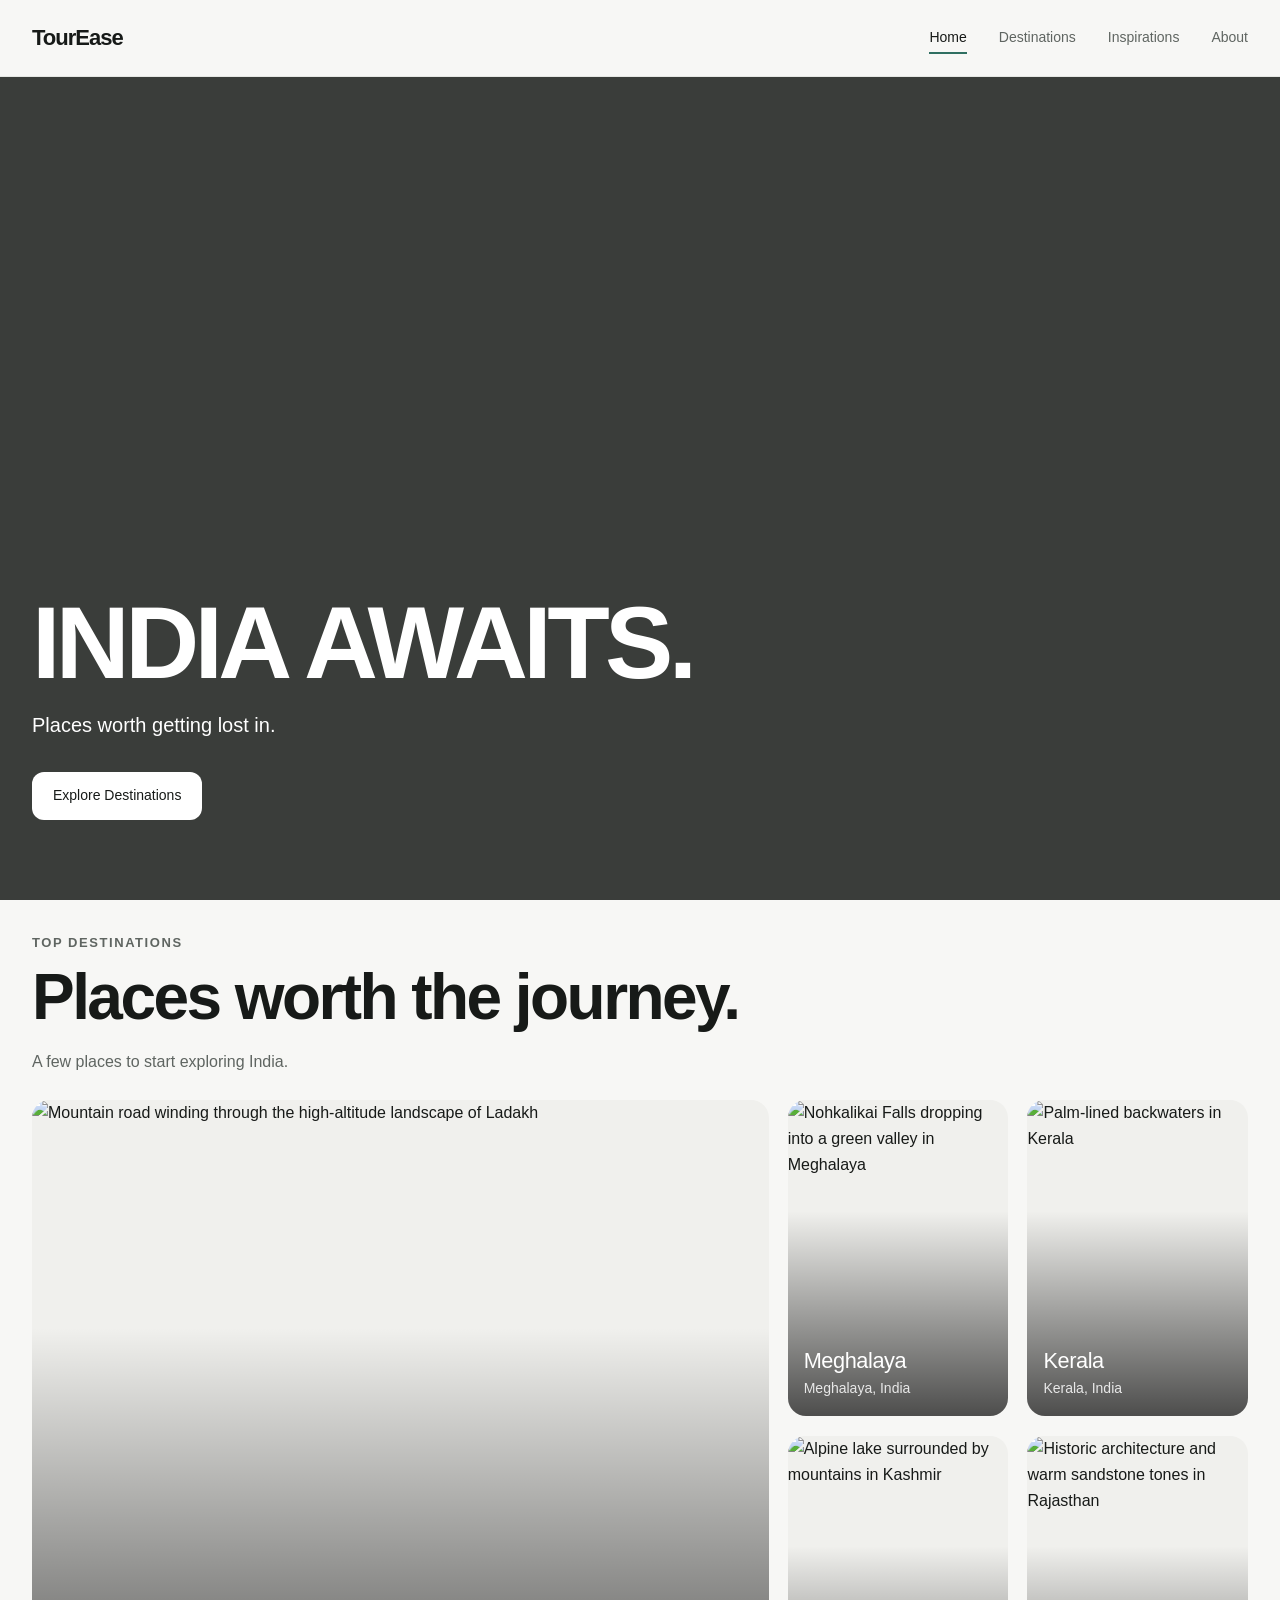
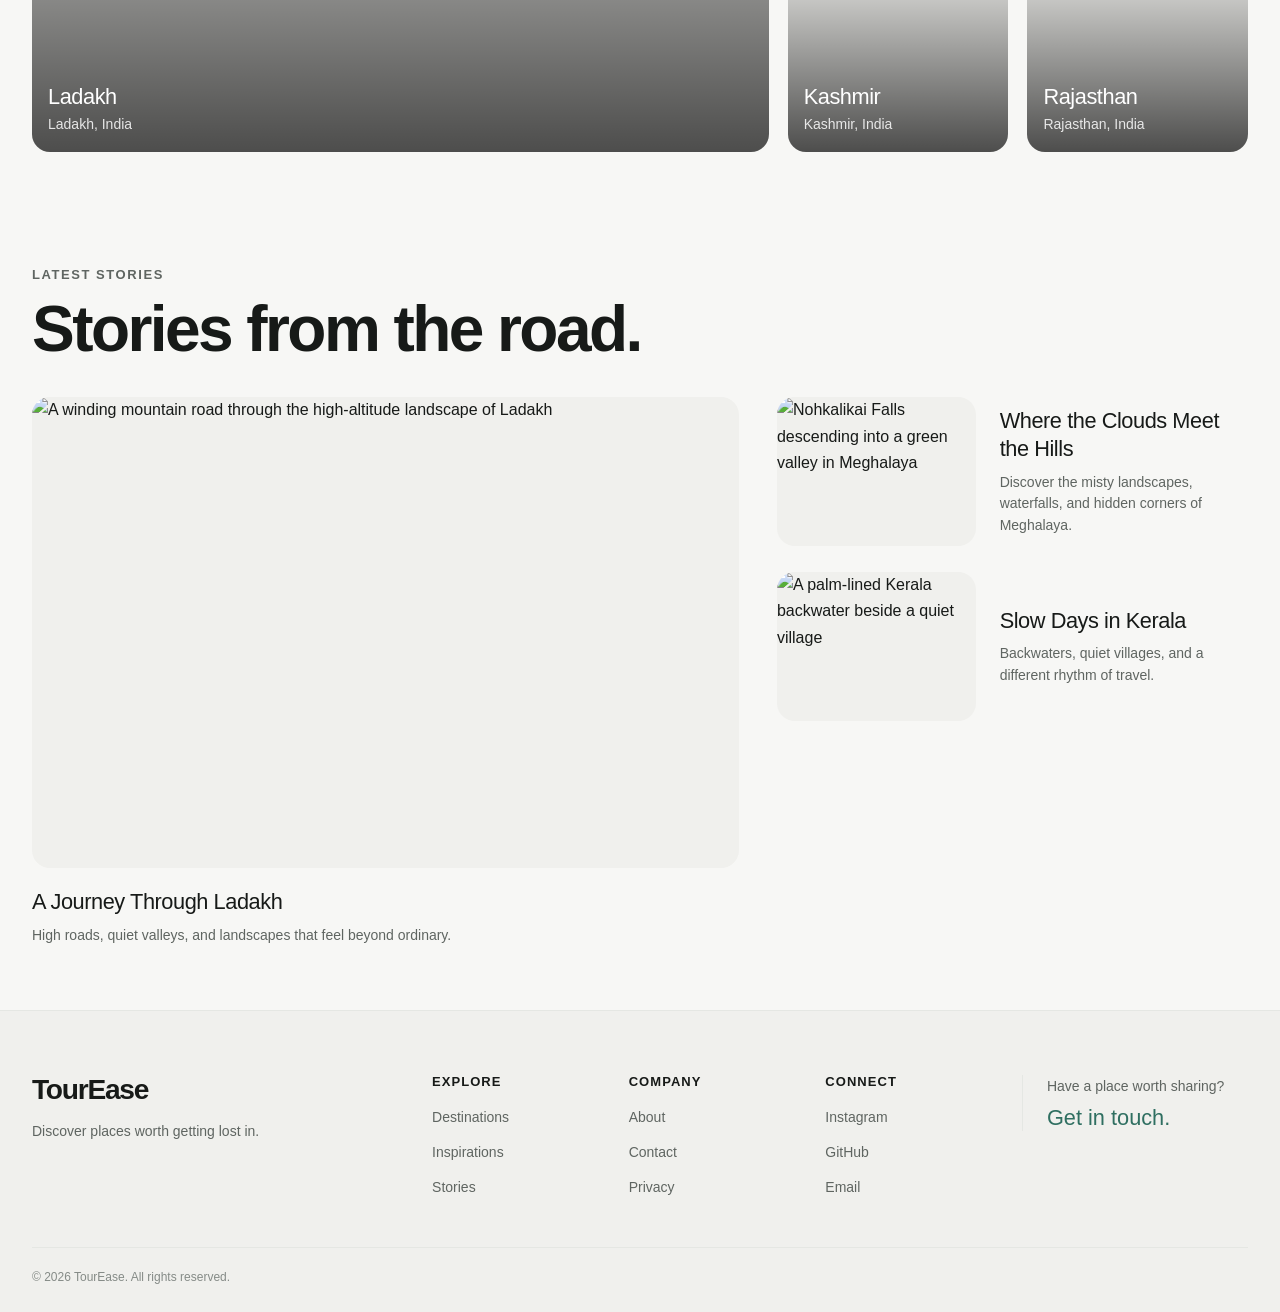
==== commit 0899ce37: "Phase 7: Final bug fixeds" ====
--- a/index.html
+++ b/index.html
@@ -7,6 +7,7 @@
   <link rel="stylesheet" href="css/global.css">
   <link rel="stylesheet" href="css/navbar.css">
   <link rel="stylesheet" href="css/home.css">
+  <link rel="stylesheet" href="css/footer.css">
   <script src="js/main.js" defer></script>
   <script src="js/home.js" defer></script>
 </head>
@@ -29,7 +30,7 @@
         <a href="index.html" aria-current="page">Home</a>
         <a href="destinations.html">Destinations</a>
         <a href="inspiration.html">Inspirations</a>
-        <a href="login.html">Login</a>
+        <a href="index.html#about">About</a>
       </div>
     </nav>
   </header>
@@ -118,40 +119,40 @@
       </div>
     </section>
   </main>
-  <footer class="site-footer">
+
+  <footer class="site-footer" id="about">
     <div class="site-footer__inner">
-      <div class="site-footer__main">
-        <div class="site-footer__brand">
-          <a class="site-footer__wordmark" href="index.html">TourEase</a>
-          <p class="site-footer__tagline">Discover places worth getting lost in.</p>
+        <div class="site-footer__main">
+          <div class="site-footer__brand">
+            <a class="site-footer__wordmark" href="index.html">TourEase</a>
+            <p class="site-footer__tagline">Discover places worth getting lost in.</p>
+          </div>
+          <nav class="site-footer__group" aria-label="Explore">
+            <h2 class="site-footer__heading">Explore</h2>
+            <a href="destinations.html">Destinations</a>
+            <a href="inspiration.html">Inspirations</a>
+            <a href="index.html#latest-stories-title">Stories</a>
+          </nav>
+          <nav class="site-footer__group" aria-label="Company">
+            <h2 class="site-footer__heading">Company</h2>
+            <a href="index.html#about">About</a>
+            <a href="#footer-contact">Contact</a>
+            <span>Privacy</span>
+          </nav>
+          <div class="site-footer__group">
+            <h2 class="site-footer__heading">Connect</h2>
+            <span>Instagram</span>
+            <span>GitHub</span>
+            <span>Email</span>
+          </div>
+          <aside class="site-footer__contact" id="footer-contact" aria-labelledby="footer-contact-title">
+            <p>Have a place worth sharing?</p>
+            <h2 id="footer-contact-title">Get in touch.</h2>
+          </aside>
         </div>
-        <nav class="site-footer__group" aria-label="Explore">
-          <h2 class="site-footer__heading">Explore</h2>
-          <a href="destinations.html">Destinations</a>
-          <a href="inspiration.html">Inspirations</a>
-          <a href="#latest-stories-title">Stories</a>
-        </nav>
-        <nav class="site-footer__group" aria-label="Company">
-          <h2 class="site-footer__heading">Company</h2>
-          <a href="#">About</a>
-          <a href="#footer-contact">Contact</a>
-          <a href="#">Privacy</a>
-        </nav>
-        <div class="site-footer__group">
-          <h2 class="site-footer__heading">Connect</h2>
-          <span>Instagram</span>
-          <span>GitHub</span>
-          <span>Email</span>
+        <div class="site-footer__bottom">
+          <p>© 2026 TourEase. All rights reserved.</p>
         </div>
-        <aside class="site-footer__contact" id="footer-contact" aria-labelledby="footer-contact-title">
-          <p>Have a place worth sharing?</p>
-          <h2 id="footer-contact-title">Get in touch.</h2>
-        </aside>
-      </div>
-      <div class="site-footer__bottom">
-        <p>© 2026 TourEase. All rights reserved.</p>
-        <p>Made for explorers.</p>
-      </div>
     </div>
   </footer>
 </body>
--- a/css/navbar.css
+++ b/css/navbar.css
@@ -1,5 +1,6 @@
 .site-header {
-  position: relative;
+  position: sticky;
+  top: 0;
   z-index: 10;
   border-bottom: 1px solid var(--color-border);
   background: var(--color-bg);
--- a/css/home.css
+++ b/css/home.css
@@ -456,137 +456,3 @@
     transition: none;
   }
 }
-
-.site-footer {
-  padding: clamp(var(--space-10), 5vw, var(--space-16)) var(--page-gutter) var(--space-6);
-  border-top: 1px solid var(--color-border);
-  background: var(--color-bg-secondary);
-  color: var(--color-text);
-}
-
-.site-footer__inner {
-  width: min(100%, var(--container-max));
-  margin-inline: auto;
-}
-
-.site-footer__main {
-  display: grid;
-  grid-template-columns: minmax(12rem, 1.6fr) repeat(3, minmax(7rem, 0.7fr)) minmax(12rem, 1fr);
-  gap: clamp(var(--space-5), 3vw, var(--space-10));
-  padding-bottom: clamp(var(--space-8), 4vw, var(--space-12));
-}
-
-.site-footer__brand {
-  align-self: start;
-}
-
-.site-footer__wordmark {
-  display: inline-block;
-  color: var(--color-text);
-  font-family: var(--font-heading);
-  font-size: clamp(1.5rem, 2.2vw, 2rem);
-  font-weight: var(--font-weight-semibold);
-  letter-spacing: -0.045em;
-  line-height: 1.1;
-}
-
-.site-footer__wordmark:hover {
-  color: var(--color-text);
-}
-
-.site-footer__tagline {
-  margin-top: var(--space-3);
-  color: var(--color-text-secondary);
-  font-size: var(--text-small);
-}
-
-.site-footer__group {
-  display: flex;
-  align-items: flex-start;
-  flex-direction: column;
-  gap: var(--space-3);
-  color: var(--color-text-secondary);
-  font-size: var(--text-small);
-}
-
-.site-footer__heading {
-  margin-bottom: var(--space-1);
-  color: var(--color-text);
-  font-size: var(--text-label);
-  font-weight: var(--font-weight-semibold);
-  letter-spacing: 0.08em;
-  text-transform: uppercase;
-}
-
-.site-footer__group a {
-  color: var(--color-text-secondary);
-}
-
-.site-footer__group a:hover {
-  color: var(--color-accent);
-}
-
-.site-footer__contact {
-  align-self: start;
-  padding-left: clamp(var(--space-4), 2vw, var(--space-6));
-  border-left: 1px solid var(--color-border);
-}
-
-.site-footer__contact p {
-  color: var(--color-text-secondary);
-  font-size: var(--text-small);
-}
-
-.site-footer__contact h2 {
-  margin-top: var(--space-2);
-  color: var(--color-accent);
-  font-size: var(--text-subheading);
-  font-weight: var(--font-weight-medium);
-}
-
-.site-footer__bottom {
-  display: flex;
-  align-items: center;
-  justify-content: space-between;
-  gap: var(--space-4);
-  padding-top: var(--space-5);
-  border-top: 1px solid var(--color-border);
-  color: var(--color-text-muted);
-  font-size: var(--text-caption);
-}
-
-@media (max-width: 1000px) {
-  .site-footer__main {
-    grid-template-columns: minmax(12rem, 1.4fr) repeat(3, minmax(7rem, 1fr));
-  }
-
-  .site-footer__contact {
-    grid-column: 1 / -1;
-    padding-top: var(--space-4);
-    padding-left: 0;
-    border-top: 1px solid var(--color-border);
-    border-left: 0;
-  }
-}
-
-@media (max-width: 640px) {
-  .site-footer {
-    padding-block: var(--space-10) var(--space-5);
-  }
-
-  .site-footer__main {
-    grid-template-columns: repeat(2, minmax(0, 1fr));
-    gap: var(--space-8) var(--space-5);
-  }
-
-  .site-footer__brand,
-  .site-footer__contact {
-    grid-column: 1 / -1;
-  }
-
-  .site-footer__bottom {
-    align-items: flex-start;
-    flex-direction: column;
-    gap: var(--space-2);
-  }
-}
--- a/css/footer.css
+++ b/css/footer.css
@@ -0,0 +1,139 @@
+.site-footer {
+  position: relative;
+  padding: clamp(var(--space-10), 5vw, var(--space-16)) var(--page-gutter) var(--space-6);
+  border-top: 1px solid var(--color-border);
+  background: var(--color-bg-secondary);
+  color: var(--color-text);
+}
+
+.site-footer__inner {
+  width: min(100%, var(--container-max));
+  margin-inline: auto;
+}
+
+.site-footer__main {
+  display: grid;
+  grid-template-columns: minmax(12rem, 1.6fr) repeat(3, minmax(7rem, 0.7fr)) minmax(12rem, 1fr);
+  gap: clamp(var(--space-5), 3vw, var(--space-10));
+  padding-bottom: clamp(var(--space-8), 4vw, var(--space-12));
+}
+
+.site-footer__brand {
+  align-self: start;
+}
+
+.site-footer__wordmark {
+  display: inline-block;
+  color: var(--color-text);
+  font-family: var(--font-heading);
+  font-size: clamp(1.5rem, 2.2vw, 2rem);
+  font-weight: var(--font-weight-semibold);
+  letter-spacing: -0.045em;
+  line-height: 1.1;
+}
+
+.site-footer__wordmark:hover {
+  color: var(--color-text);
+}
+
+.site-footer__tagline {
+  margin-top: var(--space-3);
+  color: var(--color-text-secondary);
+  font-size: var(--text-small);
+}
+
+.site-footer__group {
+  display: flex;
+  align-items: flex-start;
+  flex-direction: column;
+  gap: var(--space-3);
+  color: var(--color-text-secondary);
+  font-size: var(--text-small);
+}
+
+.site-footer__heading {
+  margin-bottom: var(--space-1);
+  color: var(--color-text);
+  font-size: var(--text-label);
+  font-weight: var(--font-weight-semibold);
+  letter-spacing: 0.08em;
+  text-transform: uppercase;
+}
+
+.site-footer__group a {
+  color: var(--color-text-secondary);
+}
+
+.site-footer__group a:hover {
+  color: var(--color-accent);
+}
+
+.site-footer__contact {
+  align-self: start;
+  padding-left: clamp(var(--space-4), 2vw, var(--space-6));
+  border-left: 1px solid var(--color-border);
+}
+
+.site-footer__contact p {
+  color: var(--color-text-secondary);
+  font-size: var(--text-small);
+}
+
+.site-footer__contact h2 {
+  margin-top: var(--space-2);
+  color: var(--color-accent);
+  font-size: var(--text-subheading);
+  font-weight: var(--font-weight-medium);
+}
+
+.site-footer__bottom {
+  display: flex;
+  align-items: center;
+  justify-content: space-between;
+  gap: var(--space-4);
+  padding-top: var(--space-5);
+  border-top: 1px solid var(--color-border);
+  color: var(--color-text-muted);
+  font-size: var(--text-caption);
+}
+
+.site-footer a:focus-visible {
+  outline: 3px solid var(--color-accent);
+  outline-offset: 4px;
+}
+
+@media (max-width: 1000px) {
+  .site-footer__main {
+    grid-template-columns: minmax(12rem, 1.4fr) repeat(3, minmax(7rem, 1fr));
+  }
+
+  .site-footer__contact {
+    grid-column: 1 / -1;
+    padding-top: var(--space-4);
+    padding-left: 0;
+    border-top: 1px solid var(--color-border);
+    border-left: 0;
+  }
+}
+
+@media (max-width: 640px) {
+  .site-footer {
+    padding-block: var(--space-10) var(--space-5);
+  }
+
+  .site-footer__main {
+    grid-template-columns: repeat(2, minmax(0, 1fr));
+    gap: var(--space-8) var(--space-5);
+  }
+
+  .site-footer__brand,
+  .site-footer__contact {
+    grid-column: 1 / -1;
+  }
+
+  .site-footer__bottom {
+    align-items: flex-start;
+    flex-direction: column;
+    gap: var(--space-2);
+  }
+}
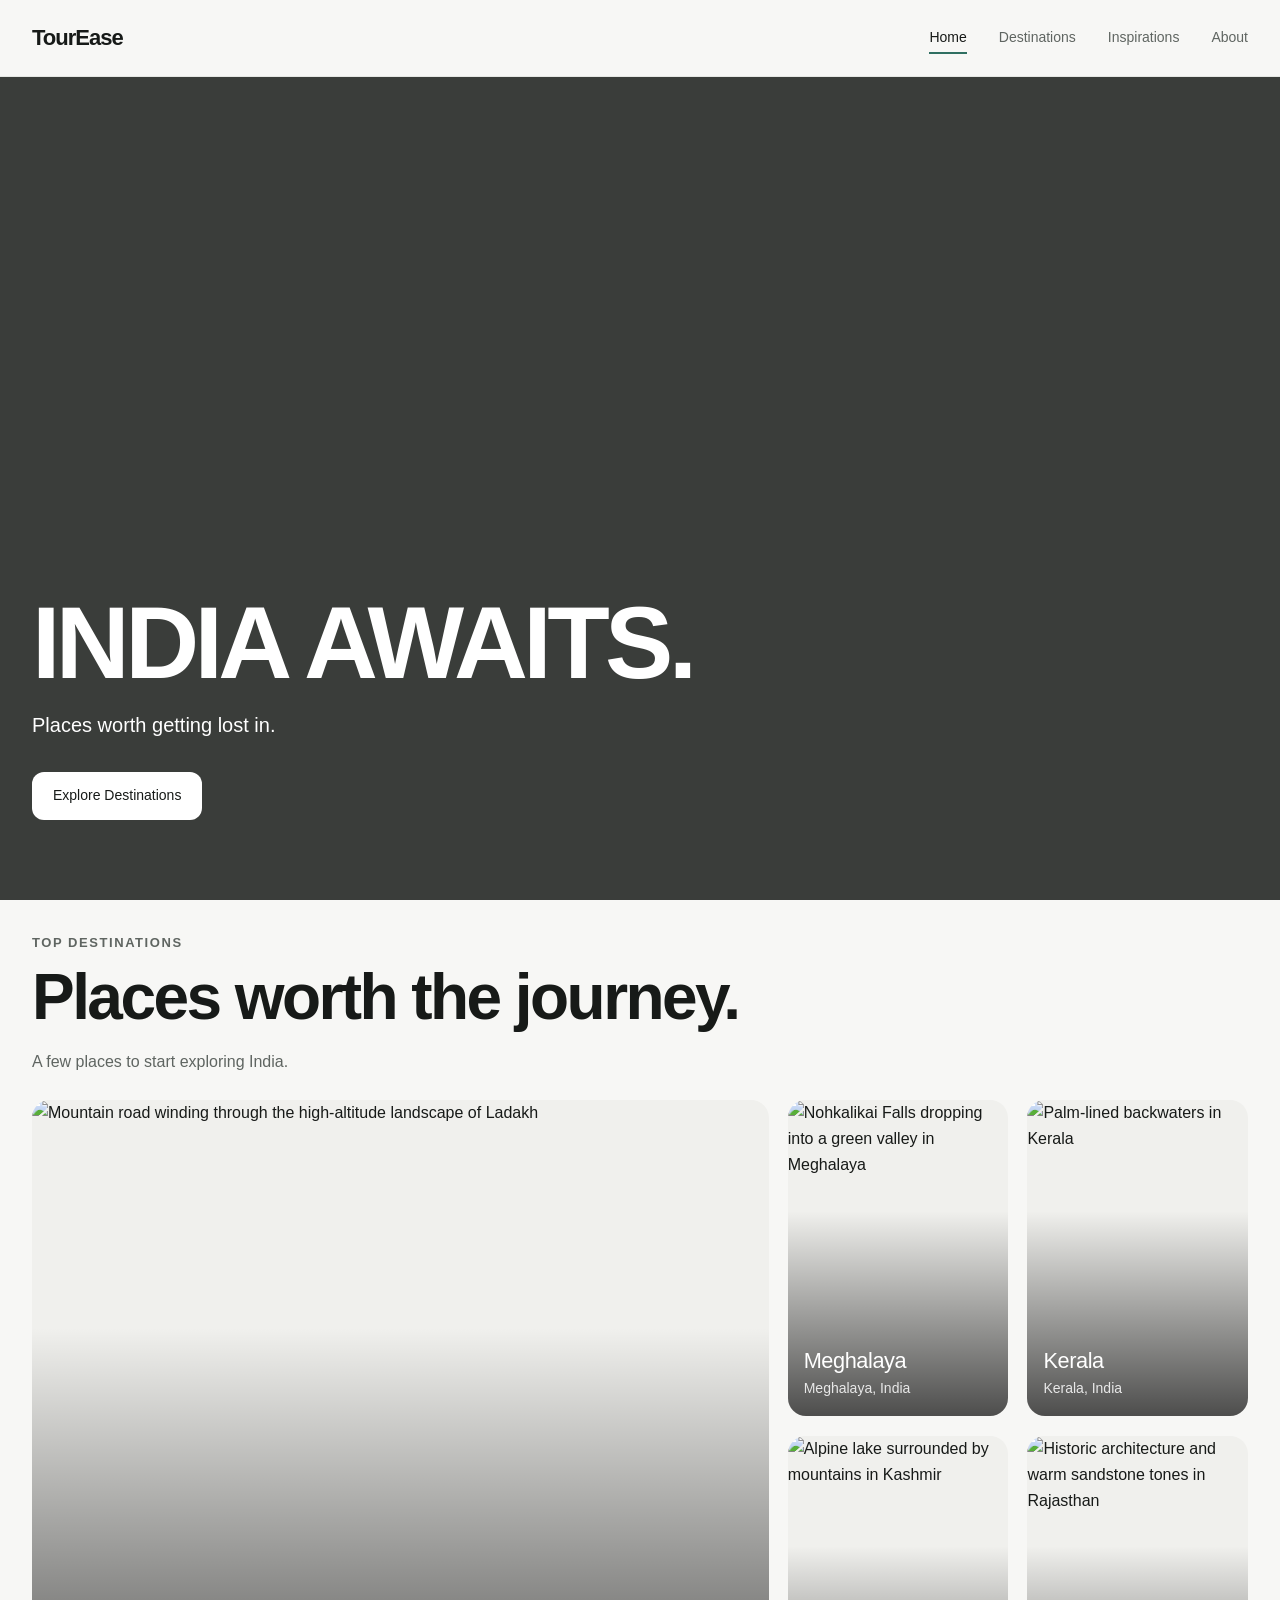
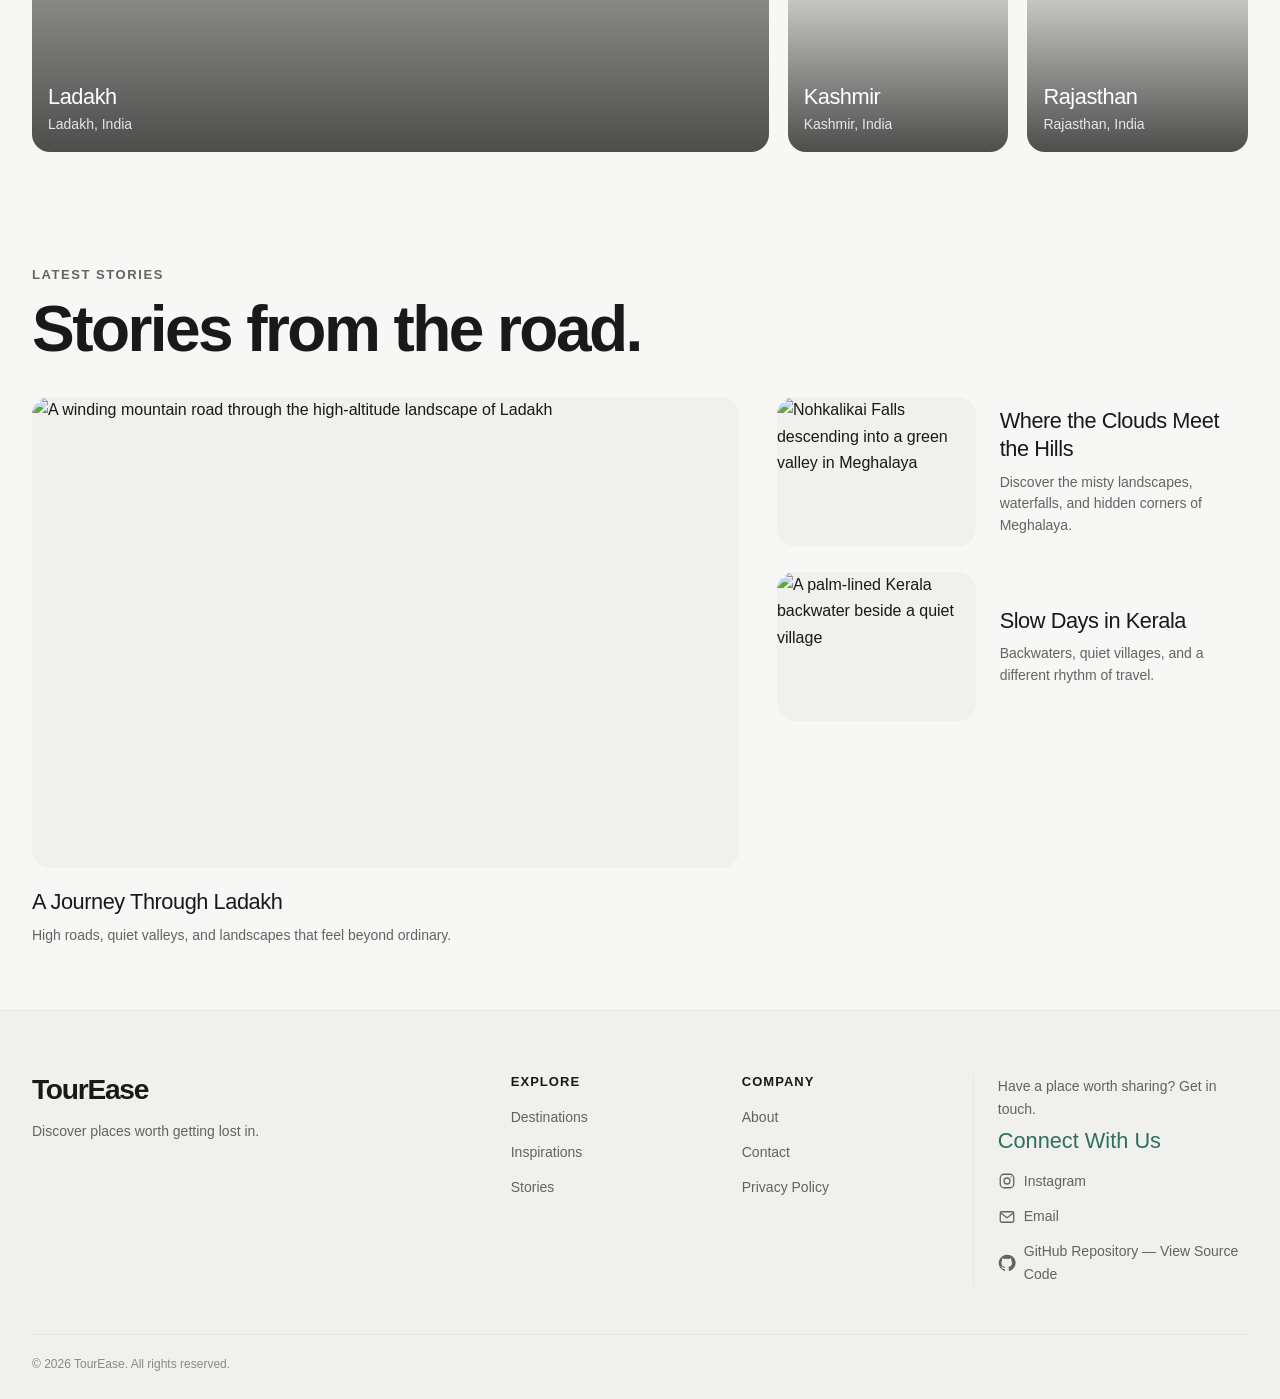
==== commit 0d73832e: "Checkpoint: Supabase Auth, RLS Security & Inspiration Feed Verified" ====
--- a/index.html
+++ b/index.html
@@ -137,17 +137,34 @@
             <h2 class="site-footer__heading">Company</h2>
             <a href="index.html#about">About</a>
             <a href="#footer-contact">Contact</a>
-            <span>Privacy</span>
+            <a href="privacy.html">Privacy Policy</a>
           </nav>
-          <div class="site-footer__group">
-            <h2 class="site-footer__heading">Connect</h2>
-            <span>Instagram</span>
-            <span>GitHub</span>
-            <span>Email</span>
-          </div>
           <aside class="site-footer__contact" id="footer-contact" aria-labelledby="footer-contact-title">
-            <p>Have a place worth sharing?</p>
-            <h2 id="footer-contact-title">Get in touch.</h2>
+            <p>Have a place worth sharing? Get in touch.</p>
+            <h2 id="footer-contact-title">Connect With Us</h2>
+            <div class="site-footer__contact-links">
+              <a class="site-footer__contact-link" href="https://www.instagram.com/tourease_19/" target="_blank" rel="noopener noreferrer" aria-label="Instagram profile (opens in a new tab)">
+                <svg aria-hidden="true" viewBox="0 0 24 24">
+                  <rect x="3" y="3" width="18" height="18" rx="5"></rect>
+                  <circle cx="12" cy="12" r="4"></circle>
+                  <circle cx="17.5" cy="6.5" r="0.8" fill="currentColor" stroke="none"></circle>
+                </svg>
+                <span>Instagram</span>
+              </a>
+              <a class="site-footer__contact-link" href="mailto:tourease19@gmail.com" aria-label="Email TourEase at tourease19@gmail.com">
+                <svg aria-hidden="true" viewBox="0 0 24 24">
+                  <rect x="3" y="5" width="18" height="14" rx="2"></rect>
+                  <path d="m4 7 8 6 8-6"></path>
+                </svg>
+                <span>Email</span>
+              </a>
+              <a class="site-footer__contact-link site-footer__contact-link--github" href="https://github.com/NisargHalpati/TourEase" target="_blank" rel="noopener noreferrer" aria-label="GitHub repository and source code (opens in a new tab)">
+                <svg aria-hidden="true" viewBox="0 0 24 24">
+                  <path d="M12 .9a11.1 11.1 0 0 0-3.51 21.63c.56.1.76-.24.76-.54v-2.08c-3.1.68-3.76-1.31-3.76-1.31-.51-1.3-1.24-1.65-1.24-1.65-1.02-.7.08-.69.08-.69 1.13.08 1.72 1.16 1.72 1.16 1 .1.9 1.57 2.79 1.19.1-.73.4-1.22.72-1.5-2.47-.28-5.07-1.24-5.07-5.5 0-1.22.44-2.22 1.16-3-.12-.28-.5-1.42.11-2.96 0 0 .95-.3 3.05 1.15a10.6 10.6 0 0 1 5.56 0c2.1-1.45 3.05-1.15 3.05-1.15.61 1.54.23 2.68.11 2.96.72.78 1.16 1.78 1.16 3 0 4.27-2.6 5.21-5.08 5.49.4.35.76 1.02.76 2.06v3.05c0 .3.2.65.77.54A11.1 11.1 0 0 0 12 .9Z"></path>
+                </svg>
+                <span>GitHub Repository — View Source Code</span>
+              </a>
+            </div>
           </aside>
         </div>
         <div class="site-footer__bottom">
--- a/css/footer.css
+++ b/css/footer.css
@@ -13,7 +13,7 @@
 
 .site-footer__main {
   display: grid;
-  grid-template-columns: minmax(12rem, 1.6fr) repeat(3, minmax(7rem, 0.7fr)) minmax(12rem, 1fr);
+  grid-template-columns: minmax(12rem, 1.6fr) repeat(2, minmax(7rem, 0.7fr)) minmax(12rem, 1fr);
   gap: clamp(var(--space-5), 3vw, var(--space-10));
   padding-bottom: clamp(var(--space-8), 4vw, var(--space-12));
 }
@@ -86,6 +86,42 @@
   font-weight: var(--font-weight-medium);
 }
 
+.site-footer__contact-links {
+  display: flex;
+  align-items: flex-start;
+  flex-direction: column;
+  gap: var(--space-3);
+  margin-top: var(--space-4);
+  color: var(--color-text-secondary);
+  font-size: var(--text-small);
+}
+
+.site-footer__contact-link {
+  display: inline-flex;
+  align-items: center;
+  gap: var(--space-2);
+}
+
+.site-footer__contact-link svg {
+  width: 1.125rem;
+  height: 1.125rem;
+  flex: 0 0 auto;
+  fill: none;
+  stroke: currentColor;
+  stroke-linecap: round;
+  stroke-linejoin: round;
+  stroke-width: 1.7;
+}
+
+.site-footer__contact-link--github svg {
+  fill: currentColor;
+  stroke: none;
+}
+
+.site-footer__contact-link:hover {
+  color: var(--color-accent);
+}
+
 .site-footer__bottom {
   display: flex;
   align-items: center;
@@ -104,7 +140,7 @@
 
 @media (max-width: 1000px) {
   .site-footer__main {
-    grid-template-columns: minmax(12rem, 1.4fr) repeat(3, minmax(7rem, 1fr));
+    grid-template-columns: minmax(12rem, 1.4fr) repeat(2, minmax(7rem, 1fr));
   }
 
   .site-footer__contact {
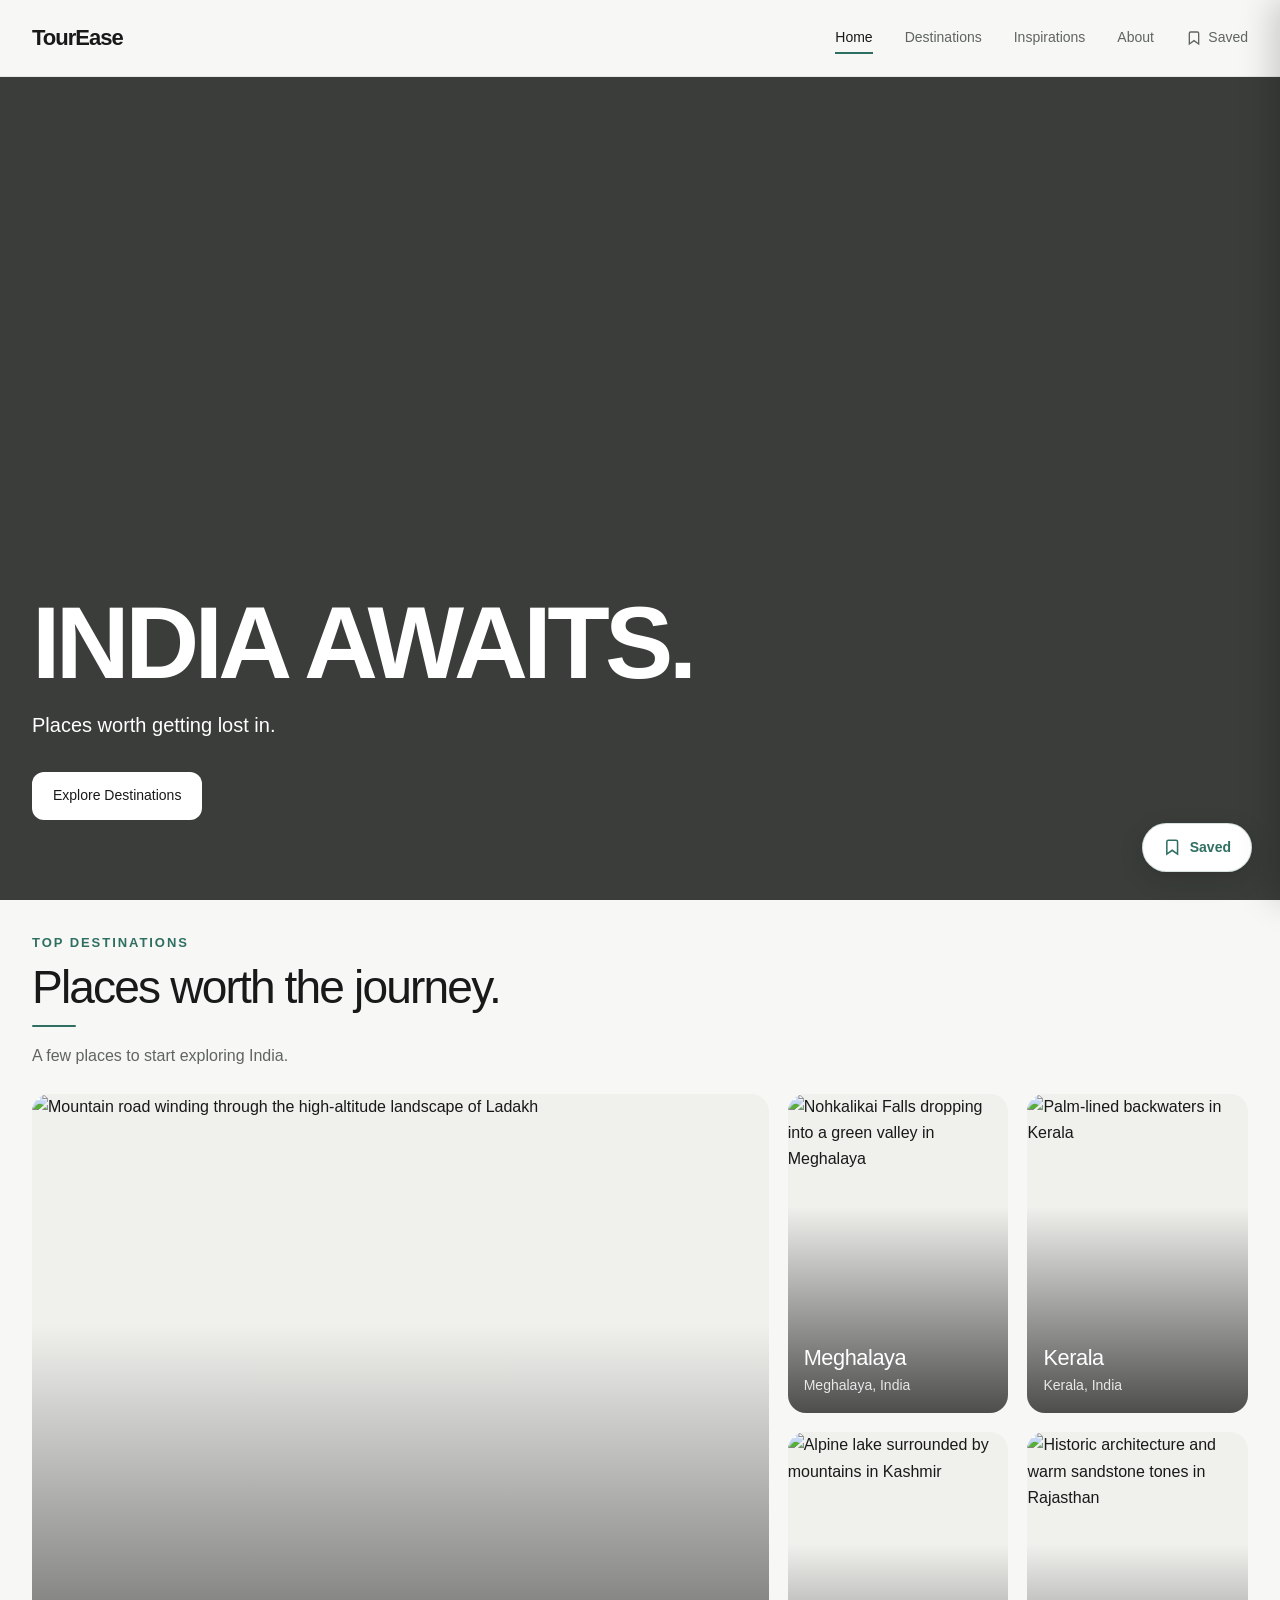
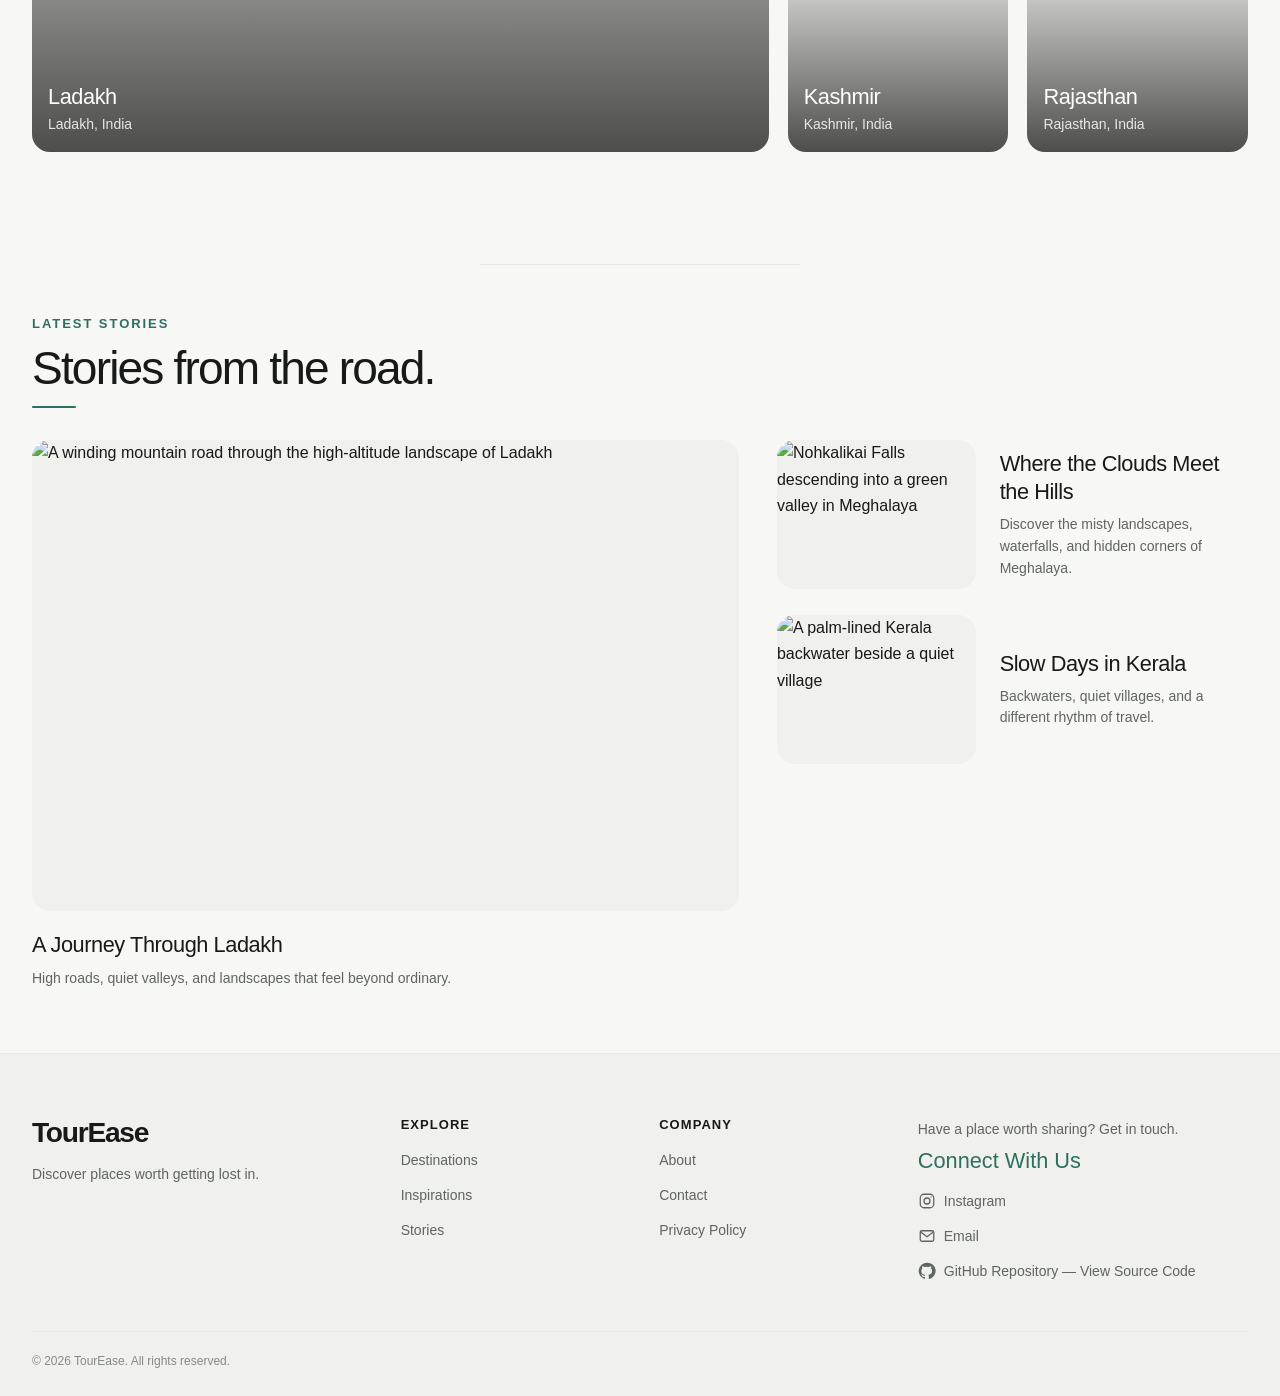
==== commit ead4bf7e: "Finalize TourEase audit, fix round-trip budget calculation, and improve application reliability" ====
--- a/index.html
+++ b/index.html
@@ -7,8 +7,12 @@
   <link rel="stylesheet" href="css/global.css">
   <link rel="stylesheet" href="css/navbar.css">
   <link rel="stylesheet" href="css/home.css">
+  <link rel="stylesheet" href="css/bucketlist.css">
   <link rel="stylesheet" href="css/footer.css">
+  <script src="https://cdn.jsdelivr.net/npm/@supabase/supabase-js@2" defer></script>
+  <script src="js/supabase-config.js" defer></script>
   <script src="js/main.js" defer></script>
+  <script src="js/bucketlist.js" defer></script>
   <script src="js/home.js" defer></script>
 </head>
 <body>
@@ -31,6 +35,11 @@
         <a href="destinations.html">Destinations</a>
         <a href="inspiration.html">Inspirations</a>
         <a href="index.html#about">About</a>
+        <a href="#saved" class="navbar-saved-link js-open-bucketlist" aria-label="View saved bucketlist">
+          <svg viewBox="0 0 24 24"><path d="M19 21l-7-5-7 5V5a2 2 0 0 1 2-2h10a2 2 0 0 1 2 2z"></path></svg>
+          <span>Saved</span>
+          <span class="navbar-saved-badge" hidden>0</span>
+        </a>
       </div>
     </nav>
   </header>
@@ -61,7 +70,8 @@
           <p class="latest-stories__eyebrow">Latest stories</p>
           <h2 class="latest-stories__title" id="latest-stories-title">Stories from the road.</h2>
         </header>
-        <div class="latest-stories__layout">
+        <p id="latest-stories-status" class="latest-stories__status" role="status" aria-live="polite" hidden></p>
+        <div class="latest-stories__layout" id="latest-stories-layout">
           <article class="latest-stories__feature">
             <a class="latest-stories__link" href="inspiration.html">
               <div class="latest-stories__image-wrap latest-stories__image-wrap--feature">
--- a/css/home.css
+++ b/css/home.css
@@ -89,16 +89,28 @@
 
 .top-destinations__eyebrow {
   margin-bottom: var(--space-2);
-  color: var(--color-text-secondary);
+  color: var(--color-accent);
   font-size: var(--text-label);
   font-weight: var(--font-weight-semibold);
-  letter-spacing: 0.12em;
+  letter-spacing: 0.15em;
   text-transform: uppercase;
 }
 
 .top-destinations__title {
-  font-size: var(--text-page-heading);
+  font-size: clamp(1.9rem, 3.6vw, 3.25rem);
+  font-weight: var(--font-weight-medium);
   letter-spacing: -0.04em;
+}
+
+.top-destinations__title::after,
+.latest-stories__title::after {
+  display: block;
+  width: 2.75rem;
+  height: 2px;
+  margin-top: var(--space-3);
+  border-radius: var(--radius-pill);
+  background: var(--color-accent);
+  content: "";
 }
 
 .top-destinations__intro {
@@ -281,8 +293,18 @@
 }
 
 .latest-stories {
+  position: relative;
   padding: clamp(var(--space-12), 5vw, var(--space-16)) var(--page-gutter);
   background: var(--color-bg);
+}
+
+.latest-stories::before {
+  display: block;
+  width: min(100%, 20rem);
+  height: 1px;
+  margin: 0 auto clamp(var(--space-8), 4vw, var(--space-12));
+  background: var(--color-border);
+  content: "";
 }
 
 .latest-stories__inner {
@@ -294,17 +316,26 @@
   margin-bottom: clamp(var(--space-6), 2.5vw, var(--space-8));
 }
 
+.latest-stories__status {
+  margin: 0 0 var(--space-4);
+  color: var(--color-text-secondary);
+  font-size: var(--text-small);
+}
+
+.latest-stories__layout.is-empty { display: block; }
+
 .latest-stories__eyebrow {
   margin-bottom: var(--space-2);
-  color: var(--color-text-secondary);
+  color: var(--color-accent);
   font-size: var(--text-label);
   font-weight: var(--font-weight-semibold);
-  letter-spacing: 0.12em;
+  letter-spacing: 0.15em;
   text-transform: uppercase;
 }
 
 .latest-stories__title {
-  font-size: var(--text-page-heading);
+  font-size: clamp(1.9rem, 3.6vw, 3.25rem);
+  font-weight: var(--font-weight-medium);
   letter-spacing: -0.04em;
 }
 
--- a/css/bucketlist.css
+++ b/css/bucketlist.css
@@ -0,0 +1,748 @@
+/* TourEase Save Trips & Itinerary Dashboard Drawer Styles */
+
+/* Floating Bucketlist Button */
+.bucketlist-fab {
+  position: fixed;
+  bottom: 1.75rem;
+  right: 1.75rem;
+  z-index: 99;
+  display: flex;
+  align-items: center;
+  gap: 0.5rem;
+  padding: 0.75rem 1.25rem;
+  border: 1px solid rgba(47, 111, 97, 0.2);
+  border-radius: var(--radius-pill, 999px);
+  background: var(--color-surface, #ffffff);
+  color: var(--color-accent, #2f6f61);
+  font-family: var(--font-body, inherit);
+  font-size: var(--text-small, 0.875rem);
+  font-weight: var(--font-weight-semibold, 600);
+  box-shadow: 0 8px 24px rgba(23, 26, 24, 0.15), 0 2px 6px rgba(0,0,0,0.06);
+  cursor: pointer;
+  transition: transform 0.2s ease, box-shadow 0.2s ease, background-color 0.2s ease;
+}
+
+.bucketlist-fab:hover {
+  transform: translateY(-2px);
+  box-shadow: 0 12px 28px rgba(23, 26, 24, 0.2);
+  background: var(--color-accent, #2f6f61);
+  color: #ffffff;
+}
+
+.bucketlist-fab svg {
+  width: 1.15rem;
+  height: 1.15rem;
+  stroke: currentColor;
+  stroke-width: 2;
+  fill: none;
+  transition: transform 0.2s ease;
+}
+
+.bucketlist-fab:hover svg {
+  fill: currentColor;
+  transform: scale(1.1);
+}
+
+.bucketlist-fab__badge {
+  display: inline-flex;
+  align-items: center;
+  justify-content: center;
+  min-width: 1.35rem;
+  height: 1.35rem;
+  padding: 0 0.35rem;
+  border-radius: var(--radius-pill, 999px);
+  background: var(--color-accent, #2f6f61);
+  color: #ffffff;
+  font-size: 0.75rem;
+  font-weight: 700;
+  line-height: 1;
+  transition: background-color 0.2s ease, color 0.2s ease;
+}
+
+.bucketlist-fab:hover .bucketlist-fab__badge {
+  background: #ffffff;
+  color: var(--color-accent, #2f6f61);
+}
+
+/* Navbar Wishlist Link */
+.navbar-saved-link {
+  display: inline-flex !important;
+  align-items: center;
+  gap: 0.4rem;
+  cursor: pointer;
+}
+
+.navbar-saved-link svg {
+  width: 1rem;
+  height: 1rem;
+  stroke: currentColor;
+  stroke-width: 2;
+  fill: none;
+}
+
+.navbar-saved-badge {
+  display: inline-flex;
+  align-items: center;
+  justify-content: center;
+  min-width: 1.15rem;
+  height: 1.15rem;
+  padding: 0 0.25rem;
+  border-radius: 999px;
+  background: var(--color-accent, #2f6f61);
+  color: #ffffff;
+  font-size: 0.7rem;
+  font-weight: 700;
+}
+
+/* Drawer Overlay & Container */
+.bucketlist-overlay {
+  position: fixed;
+  inset: 0;
+  z-index: 1000;
+  background: rgba(0, 0, 0, 0.45);
+  backdrop-filter: blur(4px);
+  opacity: 0;
+  visibility: hidden;
+  transition: opacity 0.3s ease, visibility 0.3s ease;
+}
+
+.bucketlist-overlay.is-open {
+  opacity: 1;
+  visibility: visible;
+}
+
+.bucketlist-drawer {
+  position: fixed;
+  top: 0;
+  right: 0;
+  bottom: 0;
+  z-index: 1001;
+  display: flex;
+  flex-direction: column;
+  width: min(100%, 30.5rem);
+  background: var(--color-surface, #ffffff);
+  box-shadow: -8px 0 32px rgba(0, 0, 0, 0.18);
+  transform: translateX(100%);
+  transition: transform 0.35s cubic-bezier(0.16, 1, 0.3, 1);
+}
+
+.bucketlist-drawer.is-open {
+  transform: translateX(0);
+}
+
+/* Drawer Header */
+.bucketlist-drawer__header {
+  display: flex;
+  align-items: center;
+  justify-content: space-between;
+  padding: 1.1rem 1.4rem;
+  border-bottom: 1px solid var(--color-border, #e5e7e3);
+  background: var(--color-bg, #f7f7f5);
+}
+
+.bucketlist-drawer__title-wrap {
+  display: flex;
+  align-items: center;
+  gap: 0.75rem;
+}
+
+.bucketlist-drawer__title-group {
+  display: flex;
+  align-items: center;
+  gap: 0.45rem;
+}
+
+.bucketlist-drawer__title {
+  margin: 0;
+  font-family: var(--font-heading, inherit);
+  font-size: 1.35rem;
+  font-weight: 800;
+  letter-spacing: -0.01em;
+  color: var(--color-text, #171a18);
+}
+
+.bucketlist-drawer__badge-tag {
+  display: inline-block;
+  padding: 0.15rem 0.45rem;
+  border-radius: 4px;
+  background: var(--color-accent, #2f6f61);
+  color: #ffffff;
+  font-size: 0.65rem;
+  font-weight: 700;
+  text-transform: uppercase;
+  letter-spacing: 0.05em;
+}
+
+.bucketlist-drawer__count {
+  padding: 0.2rem 0.65rem;
+  border-radius: 999px;
+  background: rgba(47, 111, 97, 0.12);
+  color: var(--color-accent, #2f6f61);
+  font-size: 0.8rem;
+  font-weight: 600;
+}
+
+.bucketlist-drawer__close {
+  display: flex;
+  align-items: center;
+  justify-content: center;
+  width: 2.25rem;
+  height: 2.25rem;
+  border: 1px solid var(--color-border, #e5e7e3);
+  border-radius: 50%;
+  background: var(--color-surface, #ffffff);
+  color: var(--color-text-secondary, #5f6561);
+  font-size: 1.25rem;
+  cursor: pointer;
+  transition: background 0.2s, color 0.2s, transform 0.15s;
+}
+
+.bucketlist-drawer__close:hover {
+  background: #f0f0ed;
+  color: var(--color-text, #171a18);
+  transform: rotate(90deg);
+}
+
+/* Starting Point & Origin Bar */
+.bucketlist-origin-bar {
+  padding: 0.95rem 1.4rem;
+  background: #f4f8f6;
+  border-bottom: 1px solid #e1ebe7;
+  display: flex;
+  flex-direction: column;
+  gap: 0.75rem;
+}
+
+.bucketlist-origin-bar__header {
+  display: flex;
+  align-items: center;
+  justify-content: space-between;
+}
+
+.bucketlist-origin-title {
+  display: flex;
+  align-items: center;
+  gap: 0.4rem;
+  font-size: 0.85rem;
+  font-weight: 700;
+  color: var(--color-accent, #2f6f61);
+  letter-spacing: -0.01em;
+}
+
+.bucketlist-origin-icon {
+  width: 1.1rem;
+  height: 1.1rem;
+  fill: currentColor;
+}
+
+.bucketlist-geo-btn {
+  display: inline-flex;
+  align-items: center;
+  gap: 0.35rem;
+  padding: 0.25rem 0.55rem;
+  border: 1px solid rgba(47, 111, 97, 0.25);
+  border-radius: 999px;
+  background: #ffffff;
+  color: var(--color-accent, #2f6f61);
+  font-size: 0.75rem;
+  font-weight: 600;
+  cursor: pointer;
+  transition: background 0.2s, border-color 0.2s, transform 0.1s;
+}
+
+.bucketlist-geo-btn:hover:not(:disabled) {
+  background: #eaf3f0;
+  border-color: var(--color-accent, #2f6f61);
+}
+
+.bucketlist-geo-btn svg {
+  width: 0.9rem;
+  height: 0.9rem;
+  fill: currentColor;
+}
+
+.bucketlist-origin-controls {
+  display: flex;
+  flex-direction: column;
+  gap: 0.45rem;
+}
+
+.bucketlist-select-wrapper {
+  position: relative;
+}
+
+.bucketlist-origin-select {
+  width: 100%;
+  padding: 0.55rem 0.8rem;
+  border: 1px solid #c9ded7;
+  border-radius: var(--radius-sm, 0.5rem);
+  background: #ffffff;
+  color: var(--color-text, #171a18);
+  font-family: inherit;
+  font-size: 0.875rem;
+  font-weight: 600;
+  cursor: pointer;
+  outline: none;
+  transition: border-color 0.2s, box-shadow 0.2s;
+}
+
+.bucketlist-origin-select:focus {
+  border-color: var(--color-accent, #2f6f61);
+  box-shadow: 0 0 0 3px rgba(47, 111, 97, 0.15);
+}
+
+.bucketlist-custom-origin {
+  display: flex;
+  gap: 0.4rem;
+  align-items: center;
+}
+
+.bucketlist-origin-input {
+  flex: 1;
+  padding: 0.5rem 0.75rem;
+  border: 1px solid #c9ded7;
+  border-radius: var(--radius-sm, 0.5rem);
+  background: #ffffff;
+  color: var(--color-text, #171a18);
+  font-family: inherit;
+  font-size: 0.85rem;
+  outline: none;
+}
+
+.bucketlist-origin-input:focus {
+  border-color: var(--color-accent, #2f6f61);
+  box-shadow: 0 0 0 3px rgba(47, 111, 97, 0.15);
+}
+
+.bucketlist-origin-btn-save {
+  padding: 0.5rem 0.9rem;
+  border: none;
+  border-radius: var(--radius-sm, 0.5rem);
+  background: var(--color-accent, #2f6f61);
+  color: #ffffff;
+  font-size: 0.8rem;
+  font-weight: 600;
+  cursor: pointer;
+  transition: background 0.2s;
+}
+
+.bucketlist-origin-btn-save:hover {
+  background: var(--color-accent-hover, #255a4e);
+}
+
+/* Travel Modes Chip Bar */
+.bucketlist-travel-modes {
+  display: flex;
+  flex-wrap: wrap;
+  gap: 0.4rem;
+}
+
+.bucketlist-mode-chip {
+  padding: 0.25rem 0.55rem;
+  border: 1px solid rgba(47, 111, 97, 0.2);
+  border-radius: 999px;
+  background: #ffffff;
+  color: var(--color-text-secondary, #5f6561);
+  font-family: inherit;
+  font-size: 0.74rem;
+  font-weight: 600;
+  cursor: pointer;
+  transition: all 0.15s ease;
+}
+
+.bucketlist-mode-chip:hover {
+  background: #f0f7f4;
+  color: var(--color-accent, #2f6f61);
+}
+
+.bucketlist-mode-chip.is-active {
+  background: var(--color-accent, #2f6f61);
+  color: #ffffff;
+  border-color: var(--color-accent, #2f6f61);
+  box-shadow: 0 2px 6px rgba(47, 111, 97, 0.25);
+}
+
+/* Drawer Content Body */
+.bucketlist-drawer__body {
+  flex: 1;
+  overflow-y: auto;
+  padding: 1.1rem 1.4rem;
+  display: flex;
+  flex-direction: column;
+  gap: 0.95rem;
+}
+
+.bucketlist-empty {
+  display: flex;
+  flex-direction: column;
+  align-items: center;
+  justify-content: center;
+  text-align: center;
+  padding: 3rem 1.5rem;
+  color: var(--color-text-secondary, #5f6561);
+}
+
+.bucketlist-empty svg {
+  width: 3.5rem;
+  height: 3.5rem;
+  margin-bottom: 1rem;
+  stroke: var(--color-text-muted, #858b87);
+  fill: none;
+}
+
+.bucketlist-empty h3 {
+  margin: 0 0 0.5rem;
+  font-size: 1.15rem;
+  color: var(--color-text, #171a18);
+}
+
+.bucketlist-empty p {
+  margin: 0 0 1.25rem;
+  font-size: 0.88rem;
+  line-height: 1.5;
+}
+
+/* Bucketlist Item Card */
+.bucketlist-item {
+  display: grid;
+  grid-template-columns: 5.75rem 1fr auto;
+  gap: 0.9rem;
+  align-items: flex-start;
+  padding: 0.85rem;
+  border: 1px solid var(--color-border, #e5e7e3);
+  border-radius: var(--radius-md, 0.75rem);
+  background: var(--color-surface, #ffffff);
+  box-shadow: 0 2px 8px rgba(0, 0, 0, 0.03);
+  transition: border-color 0.2s ease, box-shadow 0.2s ease, transform 0.15s ease;
+}
+
+.bucketlist-item:hover {
+  border-color: var(--color-accent, #2f6f61);
+  box-shadow: 0 6px 18px rgba(23, 26, 24, 0.07);
+  transform: translateY(-1px);
+}
+
+.bucketlist-item__image {
+  width: 5.75rem;
+  height: 5.5rem;
+  border-radius: var(--radius-sm, 0.5rem);
+  object-fit: cover;
+  background: var(--color-bg-secondary, #f0f0ed);
+}
+
+.bucketlist-item__info {
+  display: flex;
+  flex-direction: column;
+  gap: 0.25rem;
+  min-width: 0;
+}
+
+.bucketlist-item__header-row {
+  display: flex;
+  align-items: center;
+  justify-content: space-between;
+  gap: 0.5rem;
+}
+
+.bucketlist-item__title {
+  margin: 0;
+  font-size: 0.96rem;
+  font-weight: 700;
+  color: var(--color-text, #171a18);
+  white-space: nowrap;
+  overflow: hidden;
+  text-overflow: ellipsis;
+}
+
+.bucketlist-item__title a {
+  color: inherit;
+  text-decoration: none;
+}
+
+.bucketlist-item__title a:hover {
+  color: var(--color-accent, #2f6f61);
+}
+
+.bucketlist-item__meta {
+  font-size: 0.8rem;
+  color: var(--color-text-secondary, #5f6561);
+}
+
+/* Metric Container: Distance & Amount Badges */
+.bucketlist-metric-container {
+  display: flex;
+  flex-direction: column;
+  gap: 0.35rem;
+  margin-top: 0.35rem;
+}
+
+.bucketlist-metric-pill {
+  display: flex;
+  align-items: center;
+  gap: 0.4rem;
+  padding: 0.28rem 0.55rem;
+  border-radius: 6px;
+  font-size: 0.75rem;
+  line-height: 1.3;
+}
+
+.bucketlist-metric-pill--distance {
+  background: #edf7f4;
+  color: #1e5c4f;
+  border: 1px solid #d1eae2;
+}
+
+.bucketlist-metric-pill--distance svg {
+  width: 0.85rem;
+  height: 0.85rem;
+  fill: currentColor;
+  flex-shrink: 0;
+}
+
+.bucketlist-metric-pill--amount {
+  background: #fdf8eb;
+  color: #8c5b05;
+  border: 1px solid #f6e6be;
+}
+
+.bucketlist-metric-pill--amount svg {
+  width: 0.85rem;
+  height: 0.85rem;
+  stroke: currentColor;
+  stroke-width: 2;
+  fill: none;
+  flex-shrink: 0;
+}
+
+.bucketlist-metric-amount-text {
+  display: flex;
+  flex-direction: column;
+  min-width: 0;
+}
+
+.bucketlist-amount-main {
+  font-weight: 700;
+  font-size: 0.82rem;
+  color: #734800;
+}
+
+.bucketlist-amount-sub {
+  font-size: 0.69rem;
+  color: #8c5b05;
+  opacity: 0.9;
+}
+
+.bucketlist-item__badges {
+  display: flex;
+  flex-wrap: wrap;
+  gap: 0.35rem;
+  margin-top: 0.35rem;
+}
+
+.bucketlist-item__badge {
+  padding: 0.1rem 0.45rem;
+  border-radius: 999px;
+  font-size: 0.68rem;
+  font-weight: 600;
+  background: #f0f0ed;
+  color: var(--color-text-secondary, #5f6561);
+}
+
+.bucketlist-item__badge--easy {
+  background: #e8f5e9;
+  color: #2e7d32;
+}
+
+.bucketlist-item__badge--moderate {
+  background: #fff8e1;
+  color: #b78103;
+}
+
+.bucketlist-item__badge--hard {
+  background: #fbe9e7;
+  color: #c62828;
+}
+
+.bucketlist-item__remove {
+  padding: 0.35rem 0.5rem;
+  border: 0;
+  background: transparent;
+  color: var(--color-text-muted, #858b87);
+  font-size: 0.9rem;
+  cursor: pointer;
+  border-radius: var(--radius-sm, 0.5rem);
+  transition: color 0.2s, background-color 0.2s;
+}
+
+.bucketlist-item__remove:hover {
+  color: #d32f2f;
+  background: #feebee;
+}
+
+/* Drawer Footer */
+.bucketlist-drawer__footer {
+  padding: 1.15rem 1.4rem;
+  border-top: 1px solid var(--color-border, #e5e7e3);
+  background: var(--color-bg, #f7f7f5);
+  display: flex;
+  flex-direction: column;
+  gap: 0.9rem;
+}
+
+.bucketlist-summary-grid {
+  display: grid;
+  grid-template-columns: 1fr 1fr 1.3fr;
+  gap: 0.6rem;
+  padding: 0.65rem 0.8rem;
+  background: #ffffff;
+  border: 1px solid var(--color-border, #e5e7e3);
+  border-radius: var(--radius-sm, 0.5rem);
+}
+
+.bucketlist-summary-stat {
+  display: flex;
+  flex-direction: column;
+  gap: 0.15rem;
+}
+
+.bucketlist-summary-stat__label {
+  font-size: 0.72rem;
+  color: var(--color-text-secondary, #5f6561);
+  text-transform: uppercase;
+  letter-spacing: 0.04em;
+  font-weight: 600;
+}
+
+.bucketlist-summary-stat__value {
+  font-size: 0.88rem;
+  font-weight: 700;
+  color: var(--color-text, #171a18);
+  white-space: nowrap;
+  overflow: hidden;
+  text-overflow: ellipsis;
+}
+
+.bucketlist-summary-stat--highlight .bucketlist-summary-stat__value {
+  color: var(--color-accent, #2f6f61);
+  font-weight: 800;
+}
+
+.bucketlist-actions {
+  display: grid;
+  grid-template-columns: 1.6fr 1fr;
+  gap: 0.6rem;
+}
+
+.bucketlist-btn {
+  display: inline-flex;
+  align-items: center;
+  justify-content: center;
+  gap: 0.4rem;
+  padding: 0.75rem 1rem;
+  border-radius: var(--radius-md, 0.75rem);
+  font-family: inherit;
+  font-size: 0.875rem;
+  font-weight: 600;
+  cursor: pointer;
+  text-decoration: none;
+  transition: background-color 0.2s, color 0.2s, transform 0.15s, box-shadow 0.2s;
+}
+
+.bucketlist-btn--primary {
+  background: var(--color-accent, #2f6f61);
+  color: #ffffff;
+  border: none;
+}
+
+.bucketlist-btn--primary:hover {
+  background: var(--color-accent-hover, #255a4e);
+  box-shadow: 0 4px 12px rgba(47, 111, 97, 0.25);
+}
+
+#estimate-travel-budget-btn {
+  width: 100%;
+}
+
+#estimate-travel-budget-btn:disabled {
+  cursor: not-allowed;
+  opacity: 0.55;
+}
+
+.bucketlist-budget-result {
+  margin: -0.35rem 0 0;
+  color: var(--color-text-secondary, #5f6561);
+  font-size: 0.85rem;
+  line-height: 1.5;
+}
+
+.bucketlist-btn--secondary {
+  background: var(--color-surface, #ffffff);
+  border: 1px solid var(--color-border, #e5e7e3);
+  color: var(--color-text, #171a18);
+}
+
+.bucketlist-btn--secondary:hover {
+  background: #f0f0ed;
+}
+
+/* Card Save Button */
+.destination-card__save-btn,
+.story-card__save-btn {
+  position: absolute;
+  top: 0.75rem;
+  right: 0.75rem;
+  z-index: 5;
+  display: flex;
+  align-items: center;
+  justify-content: center;
+  width: 2.25rem;
+  height: 2.25rem;
+  border: 0;
+  border-radius: 50%;
+  background: rgba(255, 255, 255, 0.92);
+  color: var(--color-text-secondary, #5f6561);
+  box-shadow: 0 2px 8px rgba(0, 0, 0, 0.15);
+  cursor: pointer;
+  transition: transform 0.2s ease, background 0.2s ease, color 0.2s ease;
+}
+
+.destination-card__save-btn:hover,
+.story-card__save-btn:hover {
+  transform: scale(1.1);
+  background: #ffffff;
+  color: #d32f2f;
+}
+
+.destination-card__save-btn.is-saved,
+.story-card__save-btn.is-saved {
+  color: #d32f2f;
+  background: #ffffff;
+}
+
+.destination-card__save-btn.is-saved svg,
+.story-card__save-btn.is-saved svg {
+  fill: #d32f2f;
+}
+
+.destination-card__save-btn svg,
+.story-card__save-btn svg {
+  width: 1.15rem;
+  height: 1.15rem;
+  stroke: currentColor;
+  stroke-width: 2;
+  fill: none;
+}
+
+@media (max-width: 480px) {
+  .bucketlist-drawer {
+    width: 100%;
+  }
+
+  .bucketlist-summary-grid {
+    grid-template-columns: 1fr 1fr;
+  }
+
+  .bucketlist-summary-stat--highlight {
+    grid-column: span 2;
+  }
+}
--- a/css/footer.css
+++ b/css/footer.css
@@ -13,13 +13,15 @@
 
 .site-footer__main {
   display: grid;
-  grid-template-columns: minmax(12rem, 1.6fr) repeat(2, minmax(7rem, 0.7fr)) minmax(12rem, 1fr);
+  grid-template-columns: minmax(0, 1.2fr) repeat(2, minmax(0, 0.8fr)) minmax(0, 1.2fr);
+  align-items: start;
   gap: clamp(var(--space-5), 3vw, var(--space-10));
   padding-bottom: clamp(var(--space-8), 4vw, var(--space-12));
 }
 
 .site-footer__brand {
   align-self: start;
+  min-width: 0;
 }
 
 .site-footer__wordmark {
@@ -44,6 +46,7 @@
 
 .site-footer__group {
   display: flex;
+  min-width: 0;
   align-items: flex-start;
   flex-direction: column;
   gap: var(--space-3);
@@ -70,8 +73,7 @@
 
 .site-footer__contact {
   align-self: start;
-  padding-left: clamp(var(--space-4), 2vw, var(--space-6));
-  border-left: 1px solid var(--color-border);
+  min-width: 0;
 }
 
 .site-footer__contact p {
@@ -98,8 +100,10 @@
 
 .site-footer__contact-link {
   display: inline-flex;
+  max-width: 100%;
   align-items: center;
   gap: var(--space-2);
+  overflow-wrap: anywhere;
 }
 
 .site-footer__contact-link svg {
@@ -140,15 +144,8 @@
 
 @media (max-width: 1000px) {
   .site-footer__main {
-    grid-template-columns: minmax(12rem, 1.4fr) repeat(2, minmax(7rem, 1fr));
-  }
-
-  .site-footer__contact {
-    grid-column: 1 / -1;
-    padding-top: var(--space-4);
-    padding-left: 0;
-    border-top: 1px solid var(--color-border);
-    border-left: 0;
+    grid-template-columns: repeat(2, minmax(0, 1fr));
+    gap: var(--space-8) clamp(var(--space-5), 6vw, var(--space-10));
   }
 }
 
@@ -158,13 +155,13 @@
   }
 
   .site-footer__main {
-    grid-template-columns: repeat(2, minmax(0, 1fr));
-    gap: var(--space-8) var(--space-5);
+    grid-template-columns: minmax(0, 1fr);
+    gap: var(--space-6);
   }
 
-  .site-footer__brand,
   .site-footer__contact {
-    grid-column: 1 / -1;
+    padding-top: var(--space-5);
+    border-top: 1px solid var(--color-border);
   }
 
   .site-footer__bottom {
